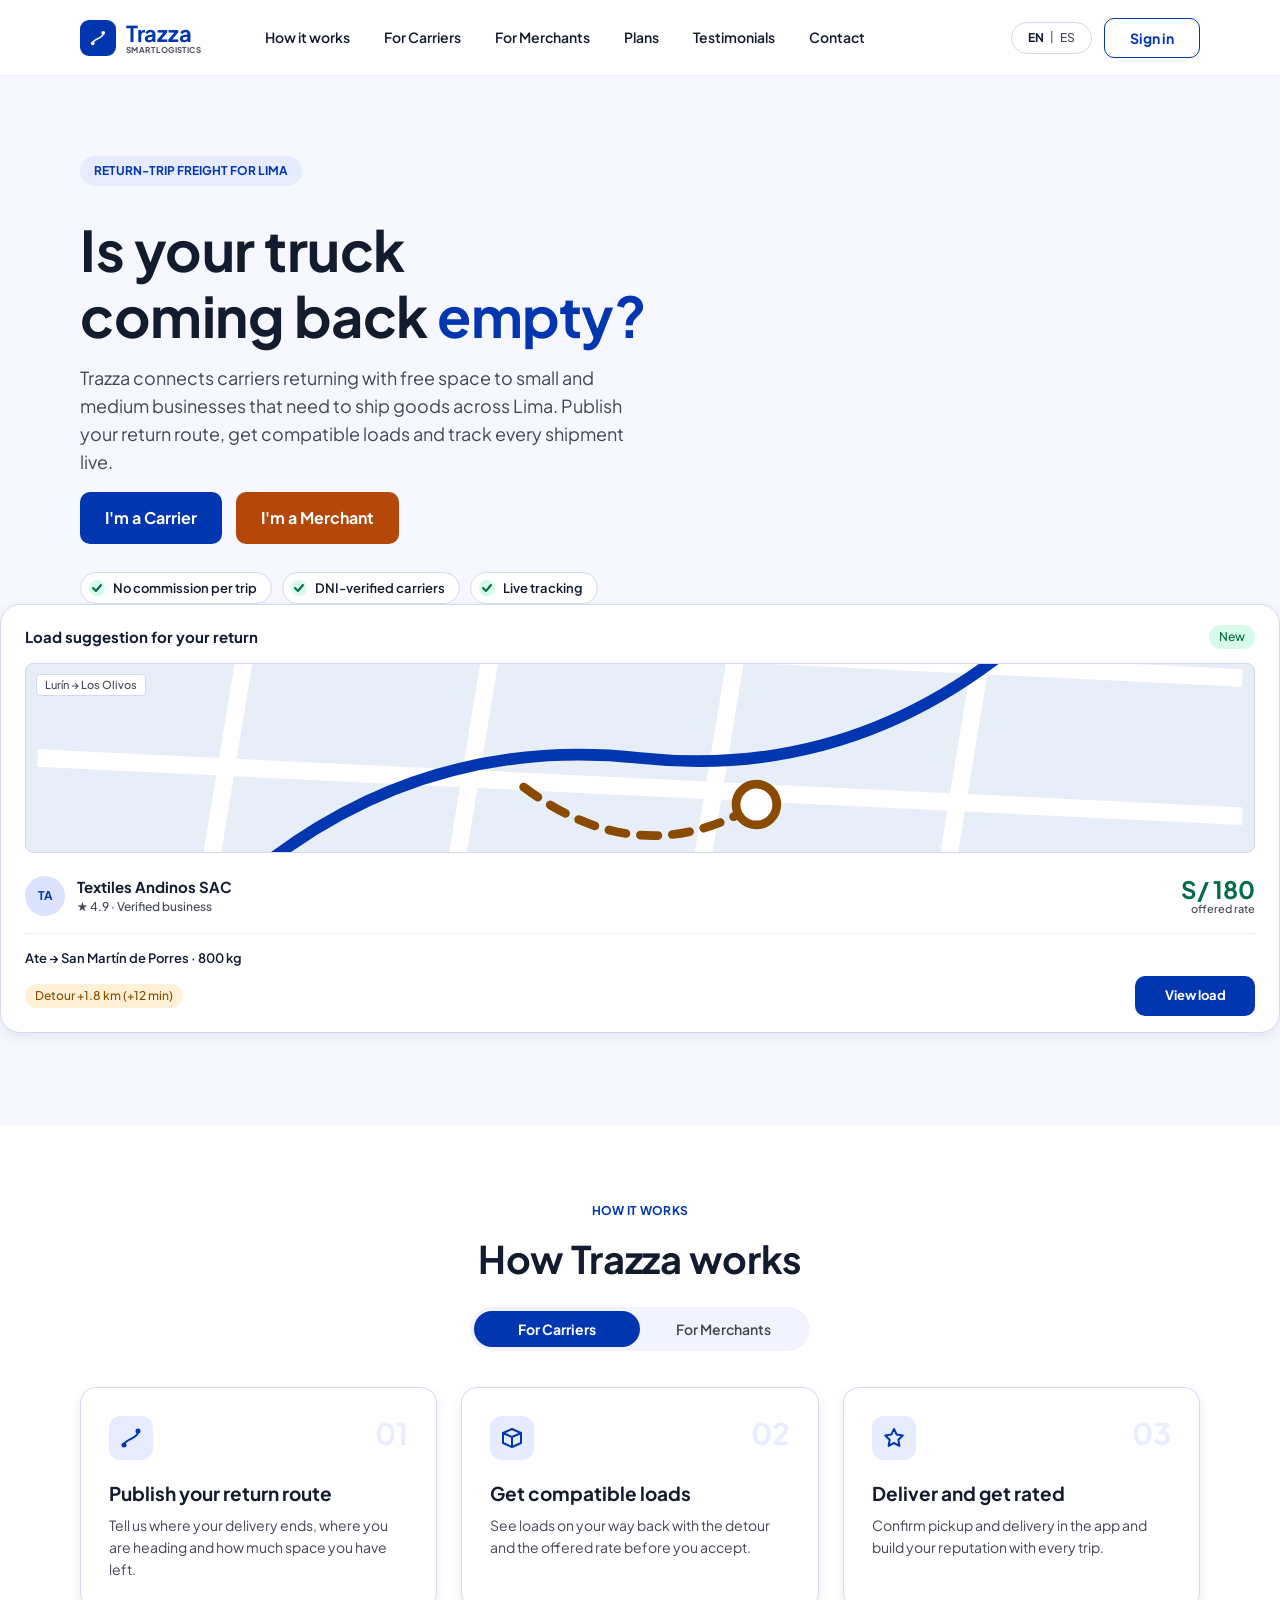
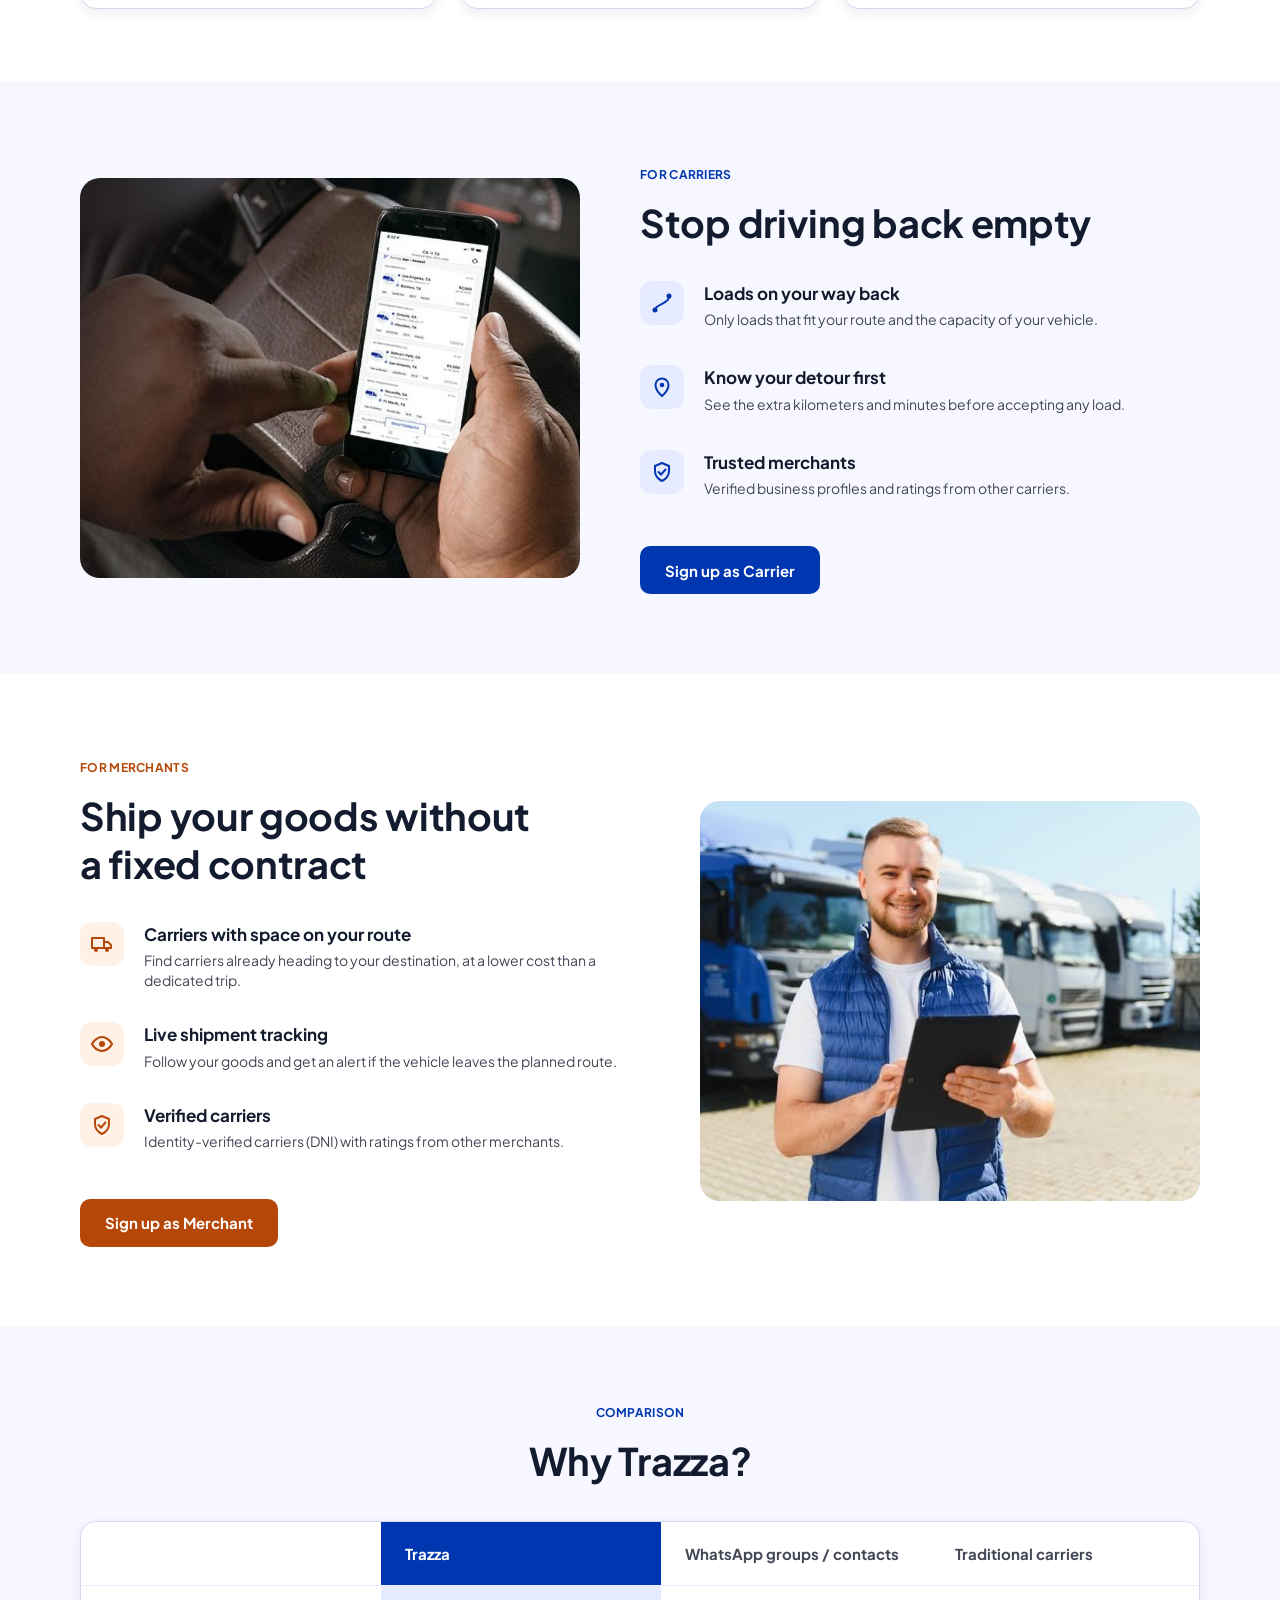
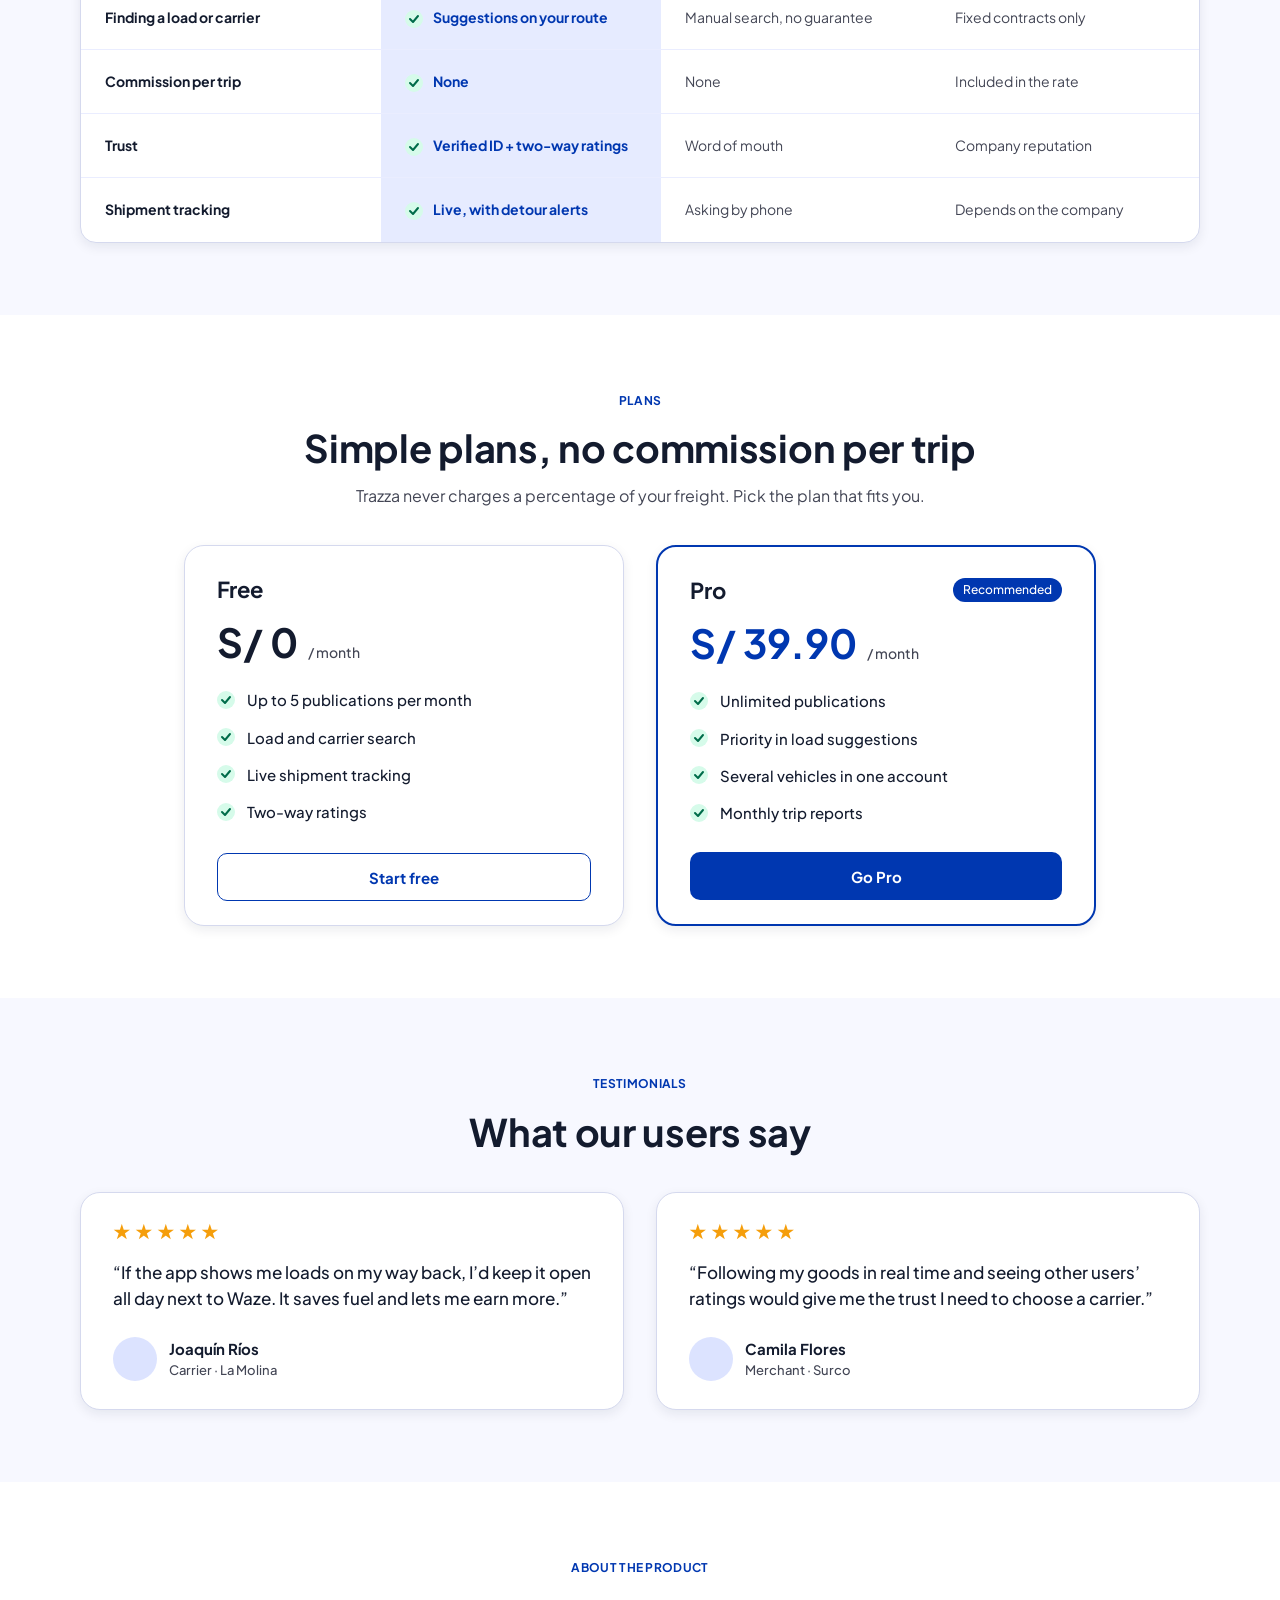
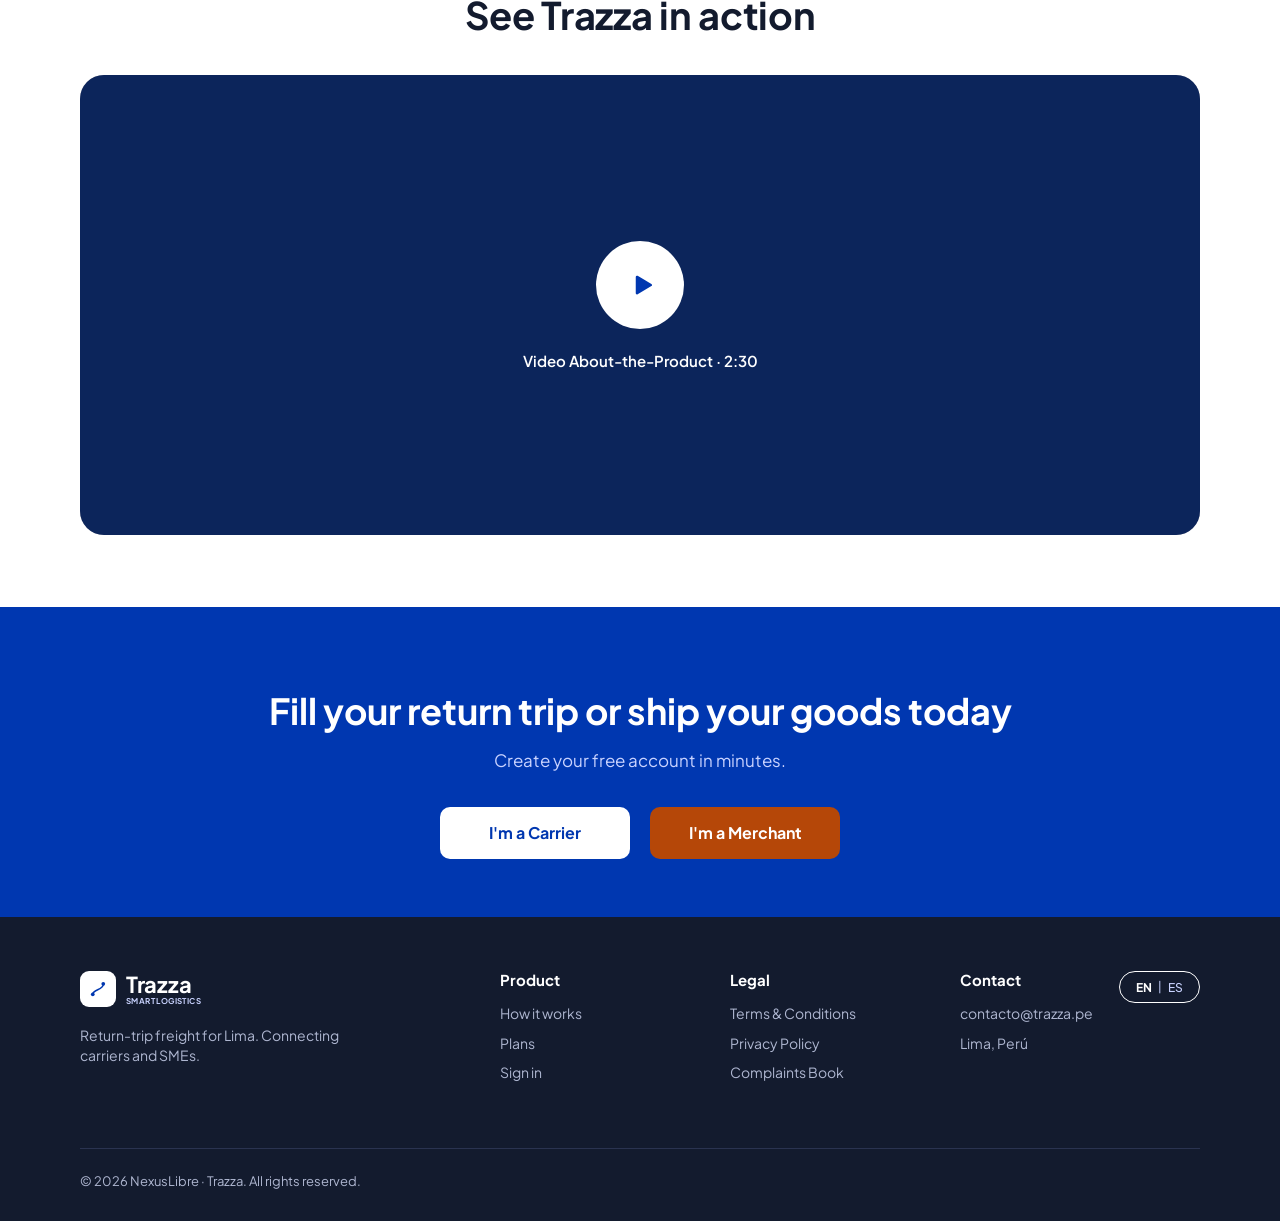
==== index.html @ eeaee371 "feat(content): set Pro plan price and add validation testimonials" ====
<!DOCTYPE html>
<html lang="en">
<head>
    <meta charset="UTF-8">
    <meta name="viewport" content="width=device-width, initial-scale=1.0">
    <title data-i18n="meta.title">Trazza – Return-trip freight for Lima</title>
    <meta name="description" data-i18n-attr="content:meta.description" content="Trazza connects carriers returning with free space to small and medium businesses that need to ship goods across Lima.">
    <meta name="keywords" content="Trazza, return-trip freight, carriers, SMEs, logistics, Lima, freight marketplace, cargo">
    <meta name="author" content="NexusLibre">
    <!-- Google Fonts -->
    <link rel="preconnect" href="https://fonts.googleapis.com">
    <link rel="preconnect" href="https://fonts.gstatic.com" crossorigin>
    <link href="https://fonts.googleapis.com/css2?family=Plus+Jakarta+Sans:wght@400;500;600;700&display=swap" rel="stylesheet">
    <link rel="stylesheet" href="./assets/styles/style.css">
</head>
<body>

<!-- Icon sprite -->
<svg class="icon-sprite" aria-hidden="true" focusable="false">
    <symbol id="i-route" viewBox="0 0 24 24"><path d="M5 19c0-6 14-6 14-13" fill="none" stroke="currentColor" stroke-width="2" stroke-linecap="round"/><circle cx="5" cy="19" r="2.5" fill="currentColor"/><circle cx="19" cy="5" r="2.5" fill="currentColor"/></symbol>
    <symbol id="i-box" viewBox="0 0 24 24"><path d="M3 7l9-4 9 4v10l-9 4-9-4z M3 7l9 4 9-4 M12 11v10" fill="none" stroke="currentColor" stroke-width="2" stroke-linejoin="round"/></symbol>
    <symbol id="i-star" viewBox="0 0 24 24"><path d="M12 3l2.7 5.6 6.1.9-4.4 4.3 1 6.1L12 17l-5.4 2.9 1-6.1L3.2 9.5l6.1-.9z" fill="none" stroke="currentColor" stroke-width="2" stroke-linejoin="round"/></symbol>
    <symbol id="i-pin" viewBox="0 0 24 24"><path d="M12 21s-6.5-5.7-6.5-11a6.5 6.5 0 0 1 13 0C18.5 15.3 12 21 12 21z" fill="none" stroke="currentColor" stroke-width="2"/><circle cx="12" cy="10" r="2.3" fill="currentColor"/></symbol>
    <symbol id="i-shield" viewBox="0 0 24 24"><path d="M12 3l7 3v5c0 5-3.4 8.3-7 10-3.6-1.7-7-5-7-10V6z" fill="none" stroke="currentColor" stroke-width="2" stroke-linejoin="round"/><path d="M8.5 12l2.5 2.5 4.5-5" fill="none" stroke="currentColor" stroke-width="2" stroke-linecap="round"/></symbol>
    <symbol id="i-truck" viewBox="0 0 24 24"><path d="M2 6h12v10H2zM14 10h4l3 3v3h-7z" fill="none" stroke="currentColor" stroke-width="2" stroke-linejoin="round"/><circle cx="6" cy="18" r="2" fill="currentColor"/><circle cx="17" cy="18" r="2" fill="currentColor"/></symbol>
    <symbol id="i-eye" viewBox="0 0 24 24"><path d="M2 12s3.6-7 10-7 10 7 10 7-3.6 7-10 7S2 12 2 12z" fill="none" stroke="currentColor" stroke-width="2"/><circle cx="12" cy="12" r="3" fill="currentColor"/></symbol>
    <symbol id="i-check" viewBox="0 0 16 16"><path d="M4 8l3 3 5-6" fill="none" stroke="currentColor" stroke-width="2" stroke-linecap="round" stroke-linejoin="round"/></symbol>
</svg>

<!-- 01 Header -->
<nav class="navbar">
    <div class="container nav-container">
        <a href="#top" class="logo" aria-label="Trazza home" data-i18n-attr="aria-label:logo.home">
            <span class="logo-mark"><svg viewBox="0 0 24 24" aria-hidden="true"><use href="#i-route"/></svg></span>
            <span class="logo-text">
                    <span class="brand">Trazza</span>
                    <span class="slogan">SMART LOGISTICS</span>
                </span>
        </a>

        <div class="nav-menu" id="nav-menu">
            <ul class="nav-links">
                <li><a href="#how-it-works" data-i18n="nav.how">How it works</a></li>
                <li><a href="#carriers" data-i18n="nav.carriers">For Carriers</a></li>
                <li><a href="#merchants" data-i18n="nav.merchants">For Merchants</a></li>
                <li><a href="#plans" data-i18n="nav.plans">Plans</a></li>
                <li><a href="#testimonials" data-i18n="nav.testimonials">Testimonials</a></li>
                <li><a href="#contact" data-i18n="nav.contact">Contact</a></li>
            </ul>
            <a href="https://main.d1h7l9z3r6ucz4.amplifyapp.com" class="btn btn-outline btn-md nav-signin-mobile" data-i18n="nav.signin">Sign in</a>
        </div>

        <div class="nav-tools">
            <div class="lang-switch" role="group" aria-label="Language" data-i18n-attr="aria-label:lang.group">
                <button type="button" data-lang="en" class="is-active" aria-pressed="true">EN</button>
                <span aria-hidden="true">|</span>
                <button type="button" data-lang="es" aria-pressed="false">ES</button>
            </div>
            <a href="https://main.d1h7l9z3r6ucz4.amplifyapp.com" class="btn btn-outline btn-sm nav-signin" data-i18n="nav.signin">Sign in</a>
            <button class="burger-menu" type="button" aria-label="Open menu" aria-expanded="false" aria-controls="nav-menu">
                <span></span><span></span><span></span>
            </button>
        </div>
    </div>
</nav>

<main id="top">
    <!-- 02 Hero -->
    <header class="hero">
        <div class="container hero-container">
            <div class="hero-content">
                <span class="tag-label" data-i18n="hero.tag">RETURN-TRIP FREIGHT FOR LIMA</span>
                <h1 class="hero-title" data-i18n-html="hero.title">Is your truck<br> coming back <span>empty?</span></h1>
                <p class="hero-desc" data-i18n-html="hero.desc">
                    Trazza connects carriers returning with free space to small and medium businesses that need to ship goods across Lima.
                    <span class="desktop-only">Publish your return route, get compatible loads and track every shipment live.</span>
                </p>

                <div class="hero-actions">
                    <a href="registro.html?role=carrier" class="btn btn-primary btn-lg" data-i18n="cta.carrier">I'm a Carrier</a>
                    <a href="registro.html?role=merchant" class="btn btn-secondary btn-lg" data-i18n="cta.merchant">I'm a Merchant</a>
                </div>

                <ul class="trust-list">
                    <li class="trust-chip"><span class="check-dot"><svg aria-hidden="true"><use href="#i-check"/></svg></span><span data-i18n="trust.commission">No commission per trip</span></li>
                    <li class="trust-chip"><span class="check-dot"><svg aria-hidden="true"><use href="#i-check"/></svg></span><span data-i18n="trust.dni">DNI-verified carriers</span></li>
                    <li class="trust-chip desktop-only"><span class="check-dot"><svg aria-hidden="true"><use href="#i-check"/></svg></span><span data-i18n="trust.tracking">Live tracking</span></li>
                </ul>
            </div>
        </div>

        <!-- Hero card / Load suggestion -->
        <div class="hero-visual">
            <article class="load-card" aria-label="Example of a load suggestion" data-i18n-attr="aria-label:card.aria">
                <div class="load-card-head">
                    <h2 data-i18n="card.title">Load suggestion for your return</h2>
                    <span class="chip chip-green" data-i18n="card.new">New</span>
                </div>

                <div class="route-map">
                    <svg viewBox="0 0 422 190" preserveAspectRatio="xMidYMid slice" aria-hidden="true">
                        <g stroke="#FFFFFF" stroke-width="6">
                            <line x1="84.4" y1="4" x2="54.4" y2="186"/>
                            <line x1="168.8" y1="4" x2="138.8" y2="186"/>
                            <line x1="253.2" y1="4" x2="223.2" y2="186"/>
                            <line x1="337.6" y1="4" x2="307.6" y2="186"/>
                            <line x1="4" y1="47.5" x2="418" y2="67.5"/>
                            <line x1="4" y1="95" x2="418" y2="115"/>
                            <line x1="4" y1="142.5" x2="418" y2="162.5"/>
                        </g>
                        <path d="M63 148 Q 127 86 211 95 T 359 38" stroke="#0037B0" stroke-width="4" fill="none" stroke-linecap="round" stroke-linejoin="round"/>
                        <circle cx="63.3" cy="148.2" r="8" fill="#FFFFFF" stroke="#0037B0" stroke-width="3"/>
                        <circle cx="358.7" cy="38" r="8" fill="#0037B0"/>
                        <path d="M171 105 q 40 30 80 6" stroke="#8A4B00" stroke-width="3" fill="none" stroke-linecap="round" stroke-linejoin="round" stroke-dasharray="6 5"/>
                        <circle cx="251" cy="111" r="7" fill="#FFFFFF" stroke="#8A4B00" stroke-width="3"/>
                    </svg>
                    <span class="route-label">Lurín → Los Olivos</span>
                </div>

                <div class="load-merchant">
                    <span class="avatar">TA</span>
                    <div class="load-merchant-info">
                        <strong>Textiles Andinos SAC</strong>
                        <span data-i18n="card.rating">★ 4.9 · Verified business</span>
                    </div>
                    <div class="load-rate">
                        <strong>S/ 180</strong>
                        <span data-i18n="card.rate">offered rate</span>
                    </div>
                </div>

                <hr class="divider">

                <p class="load-route">Ate → San Martín de Porres · 800 kg</p>
                <div class="load-card-foot">
                    <span class="chip chip-amber" data-i18n="card.detour">Detour +1.8 km (+12 min)</span>
                    <a href="https://main.d1h7l9z3r6ucz4.amplifyapp.com" class="btn btn-primary btn-sm" data-i18n="card.view">View load</a>
                </div>
            </article>
        </div>
    </header>

    <!-- 03 How it works -->
    <section id="how-it-works" class="section">
        <div class="container">
            <div class="section-head center">
                <span class="eyebrow" data-i18n="how.eyebrow">HOW IT WORKS</span>
                <h2 data-i18n="how.title">How Trazza works</h2>
            </div>

            <div class="segmented" role="tablist" aria-label="Choose your profile" data-i18n-attr="aria-label:how.profile" data-segmented="steps">
                <button type="button" role="tab" class="is-active" aria-selected="true" data-panel="carriers" data-i18n="how.tabCarriers">For Carriers</button>
                <button type="button" role="tab" aria-selected="false" data-panel="merchants" data-i18n="how.tabMerchants">For Merchants</button>
            </div>

            <!-- Carriers -->
            <div class="steps-grid" role="tabpanel" data-panel-group="steps" data-panel-id="carriers">
                <article class="step-card">
                    <span class="icon-box"><svg class="icon" aria-hidden="true"><use href="#i-route"/></svg></span>
                    <span class="step-num" aria-hidden="true">01</span>
                    <h3 data-i18n="how.c1.title">Publish your return route</h3>
                    <p data-i18n="how.c1.text">Tell us where your delivery ends, where you are heading and how much space you have left.</p>
                </article>
                <article class="step-card">
                    <span class="icon-box"><svg class="icon" aria-hidden="true"><use href="#i-box"/></svg></span>
                    <span class="step-num" aria-hidden="true">02</span>
                    <h3 data-i18n="how.c2.title">Get compatible loads</h3>
                    <p data-i18n="how.c2.text">See loads on your way back with the detour and the offered rate before you accept.</p>
                </article>
                <article class="step-card">
                    <span class="icon-box"><svg class="icon" aria-hidden="true"><use href="#i-star"/></svg></span>
                    <span class="step-num" aria-hidden="true">03</span>
                    <h3 data-i18n="how.c3.title">Deliver and get rated</h3>
                    <p data-i18n="how.c3.text">Confirm pickup and delivery in the app and build your reputation with every trip.</p>
                </article>
            </div>

            <!-- Merchants -->
            <div class="steps-grid" role="tabpanel" data-panel-group="steps" data-panel-id="merchants" hidden>
                <article class="step-card">
                    <span class="icon-box icon-box--orange"><svg class="icon" aria-hidden="true"><use href="#i-box"/></svg></span>
                    <span class="step-num" aria-hidden="true">01</span>
                    <h3 data-i18n="how.m1.title">Publish your shipment</h3>
                    <p data-i18n="how.m1.text">Tell us what you need to move, the pickup and delivery points and the approximate weight.</p>
                </article>
                <article class="step-card">
                    <span class="icon-box icon-box--orange"><svg class="icon" aria-hidden="true"><use href="#i-truck"/></svg></span>
                    <span class="step-num" aria-hidden="true">02</span>
                    <h3 data-i18n="how.m2.title">Choose a carrier on your route</h3>
                    <p data-i18n="how.m2.text">See verified carriers already heading your way, with their rating and the rate before you confirm.</p>
                </article>
                <article class="step-card">
                    <span class="icon-box icon-box--orange"><svg class="icon" aria-hidden="true"><use href="#i-eye"/></svg></span>
                    <span class="step-num" aria-hidden="true">03</span>
                    <h3 data-i18n="how.m3.title">Track and rate</h3>
                    <p data-i18n="how.m3.text">Follow your goods live and rate the carrier once the delivery is confirmed.</p>
                </article>
            </div>
        </div>
    </section>

    <!-- 04 For Carriers -->
    <section id="carriers" class="section bg-light">
        <div class="container split">
            <figure class="split-media split-media--carrier">
                <img src="./assets/img/carrier-checking-loads.jpg" alt="Carrier checking load suggestions on his phone" data-i18n-attr="alt:carriers.photo" width="1200" height="680" loading="lazy">
            </figure>

            <div class="split-content">
                <span class="eyebrow" data-i18n="carriers.eyebrow">FOR CARRIERS</span>
                <h2 data-i18n="carriers.title">Stop driving back empty</h2>
                <ul class="feature-list">
                    <li class="feature-row">
                        <span class="icon-box"><svg class="icon" aria-hidden="true"><use href="#i-route"/></svg></span>
                        <div><h3 data-i18n="carriers.f1.title">Loads on your way back</h3><p data-i18n="carriers.f1.text">Only loads that fit your route and the capacity of your vehicle.</p></div>
                    </li>
                    <li class="feature-row">
                        <span class="icon-box"><svg class="icon" aria-hidden="true"><use href="#i-pin"/></svg></span>
                        <div><h3 data-i18n="carriers.f2.title">Know your detour first</h3><p data-i18n="carriers.f2.text">See the extra kilometers and minutes before accepting any load.</p></div>
                    </li>
                    <li class="feature-row">
                        <span class="icon-box"><svg class="icon" aria-hidden="true"><use href="#i-shield"/></svg></span>
                        <div><h3 data-i18n="carriers.f3.title">Trusted merchants</h3><p data-i18n="carriers.f3.text">Verified business profiles and ratings from other carriers.</p></div>
                    </li>
                </ul>
                <a href="registro.html?role=carrier" class="btn btn-primary btn-md split-cta" data-i18n="carriers.cta">Sign up as Carrier</a>
            </div>
        </div>
    </section>

    <!-- 05 For Merchants -->
    <section id="merchants" class="section">
        <div class="container split split--reverse">
            <div class="split-content">
                <span class="eyebrow eyebrow--orange" data-i18n="merchants.eyebrow">FOR MERCHANTS</span>
                <h2 data-i18n-html="merchants.title">Ship your goods without<br> a fixed contract</h2>
                <ul class="feature-list feature-list--orange">
                    <li class="feature-row">
                        <span class="icon-box icon-box--orange"><svg class="icon" aria-hidden="true"><use href="#i-truck"/></svg></span>
                        <div><h3 data-i18n="merchants.f1.title">Carriers with space on your route</h3><p data-i18n="merchants.f1.text">Find carriers already heading to your destination, at a lower cost than a dedicated trip.</p></div>
                    </li>
                    <li class="feature-row">
                        <span class="icon-box icon-box--orange"><svg class="icon" aria-hidden="true"><use href="#i-eye"/></svg></span>
                        <div><h3 data-i18n="merchants.f2.title">Live shipment tracking</h3><p data-i18n="merchants.f2.text">Follow your goods and get an alert if the vehicle leaves the planned route.</p></div>
                    </li>
                    <li class="feature-row">
                        <span class="icon-box icon-box--orange"><svg class="icon" aria-hidden="true"><use href="#i-shield"/></svg></span>
                        <div><h3 data-i18n="merchants.f3.title">Verified carriers</h3><p data-i18n="merchants.f3.text">Identity-verified carriers (DNI) with ratings from other merchants.</p></div>
                    </li>
                </ul>
                <a href="registro.html?role=merchant" class="btn btn-secondary btn-md split-cta" data-i18n="merchants.cta">Sign up as Merchant</a>
            </div>

            <figure class="split-media split-media--merchant">
                <img src="./assets/img/merchant-preparing-shipment.jpg" alt="SME owner preparing a shipment" data-i18n-attr="alt:merchants.photo" width="679" height="452" loading="lazy">
            </figure>
        </div>
    </section>

    <!-- 06 Comparison -->
    <section id="comparison" class="section bg-light">
        <div class="container">
            <div class="section-head center">
                <span class="eyebrow" data-i18n="compare.eyebrow">COMPARISON</span>
                <h2 data-i18n="compare.title">Why Trazza?</h2>
            </div>

            <!-- Desktop / tablet: table -->
            <div class="compare-table-wrap">
                <table class="compare-table">
                    <colgroup>
                        <col class="col-criteria"><col class="col-trazza"><col class="col-other"><col>
                    </colgroup>
                    <thead>
                    <tr>
                        <th scope="col"><span class="sr-only" data-i18n="compare.criteria">Criteria</span></th>
                        <th scope="col" class="is-trazza">Trazza</th>
                        <th scope="col" data-i18n="compare.whatsapp">WhatsApp groups / contacts</th>
                        <th scope="col" data-i18n="compare.traditional">Traditional carriers</th>
                    </tr>
                    </thead>
                    <tbody>
                    <tr>
                        <th scope="row" data-i18n="compare.r1">Finding a load or carrier</th>
                        <td class="is-trazza"><span class="check-dot"><svg aria-hidden="true"><use href="#i-check"/></svg></span><span data-i18n="compare.r1.trazza">Suggestions on your route</span></td>
                        <td data-i18n="compare.r1.whatsapp">Manual search, no guarantee</td>
                        <td data-i18n="compare.r1.traditional">Fixed contracts only</td>
                    </tr>
                    <tr>
                        <th scope="row" data-i18n="compare.r2">Commission per trip</th>
                        <td class="is-trazza"><span class="check-dot"><svg aria-hidden="true"><use href="#i-check"/></svg></span><span data-i18n="compare.r2.trazza">None</span></td>
                        <td data-i18n="compare.r2.whatsapp">None</td>
                        <td data-i18n="compare.r2.traditional">Included in the rate</td>
                    </tr>
                    <tr>
                        <th scope="row" data-i18n="compare.r3">Trust</th>
                        <td class="is-trazza"><span class="check-dot"><svg aria-hidden="true"><use href="#i-check"/></svg></span><span data-i18n="compare.r3.trazza">Verified ID + two-way ratings</span></td>
                        <td data-i18n="compare.r3.whatsapp">Word of mouth</td>
                        <td data-i18n="compare.r3.traditional">Company reputation</td>
                    </tr>
                    <tr>
                        <th scope="row" data-i18n="compare.r4">Shipment tracking</th>
                        <td class="is-trazza"><span class="check-dot"><svg aria-hidden="true"><use href="#i-check"/></svg></span><span data-i18n="compare.r4.trazza">Live, with detour alerts</span></td>
                        <td data-i18n="compare.r4.whatsapp">Asking by phone</td>
                        <td data-i18n="compare.r4.traditional">Depends on the company</td>
                    </tr>
                    </tbody>
                </table>
            </div>

            <!-- Mobile: cards -->
            <div class="compare-cards">
                <article class="compare-card">
                    <h3 data-i18n="compare.r1">Finding a load or carrier</h3>
                    <p class="compare-trazza" data-i18n="compare.m1.trazza">Trazza: Suggestions on your route</p>
                    <p class="compare-others" data-i18n="compare.m1.others">Others: Manual search in groups</p>
                </article>
                <article class="compare-card">
                    <h3 data-i18n="compare.r2">Commission per trip</h3>
                    <p class="compare-trazza" data-i18n="compare.m2.trazza">Trazza: None</p>
                    <p class="compare-others" data-i18n="compare.m2.others">Others: Included (traditional carriers)</p>
                </article>
                <article class="compare-card">
                    <h3 data-i18n="compare.r3">Trust</h3>
                    <p class="compare-trazza" data-i18n="compare.m3.trazza">Trazza: Verified ID + ratings</p>
                    <p class="compare-others" data-i18n="compare.m3.others">Others: Word of mouth</p>
                </article>
                <article class="compare-card">
                    <h3 data-i18n="compare.r4">Shipment tracking</h3>
                    <p class="compare-trazza" data-i18n="compare.m4.trazza">Trazza: Live, with detour alerts</p>
                    <p class="compare-others" data-i18n="compare.m4.others">Others: Asking by phone</p>
                </article>
            </div>
        </div>
    </section>

    <!-- 07 Plans -->
    <section id="plans" class="section">
        <div class="container">
            <div class="section-head center">
                <span class="eyebrow" data-i18n="plans.eyebrow">PLANS</span>
                <h2 data-i18n="plans.title">Simple plans, no commission per trip</h2>
                <p class="section-sub" data-i18n="plans.sub">Trazza never charges a percentage of your freight. Pick the plan that fits you.</p>
            </div>

            <div class="plans-grid">
                <article class="plan-card">
                    <h3 data-i18n="plans.free">Free</h3>
                    <p class="plan-price"><strong>S/ 0</strong><span data-i18n="plans.month">/ month</span></p>
                    <ul class="plan-features">
                        <li><span class="check-dot"><svg aria-hidden="true"><use href="#i-check"/></svg></span><span data-i18n="plans.free.f1">Up to 5 publications per month</span></li>
                        <li><span class="check-dot"><svg aria-hidden="true"><use href="#i-check"/></svg></span><span data-i18n="plans.free.f2">Load and carrier search</span></li>
                        <li><span class="check-dot"><svg aria-hidden="true"><use href="#i-check"/></svg></span><span data-i18n="plans.free.f3">Live shipment tracking</span></li>
                        <li><span class="check-dot"><svg aria-hidden="true"><use href="#i-check"/></svg></span><span data-i18n="plans.free.f4">Two-way ratings</span></li>
                    </ul>
                    <a href="registro.html" class="btn btn-outline btn-md btn-block" data-i18n="plans.free.cta">Start free</a>
                </article>

                <article class="plan-card plan-card--featured">
                    <div class="plan-head">
                        <h3>Pro</h3>
                        <span class="chip chip-primary" data-i18n="plans.recommended">Recommended</span>
                    </div>
                    <p class="plan-price"><strong data-i18n="plans.pro.price">S/ 39.90</strong><span data-i18n="plans.month">/ month</span></p>
                    <ul class="plan-features">
                        <li><span class="check-dot"><svg aria-hidden="true"><use href="#i-check"/></svg></span><span data-i18n="plans.pro.f1">Unlimited publications</span></li>
                        <li><span class="check-dot"><svg aria-hidden="true"><use href="#i-check"/></svg></span><span data-i18n="plans.pro.f2">Priority in load suggestions</span></li>
                        <li><span class="check-dot"><svg aria-hidden="true"><use href="#i-check"/></svg></span><span data-i18n="plans.pro.f3">Several vehicles in one account</span></li>
                        <li><span class="check-dot"><svg aria-hidden="true"><use href="#i-check"/></svg></span><span data-i18n="plans.pro.f4">Monthly trip reports</span></li>
                    </ul>
                    <a href="registro.html" class="btn btn-primary btn-md btn-block" data-i18n="plans.pro.cta">Go Pro</a>
                </article>
            </div>
        </div>
    </section>

    <!-- 08 Testimonials -->
    <section id="testimonials" class="section bg-light">
        <div class="container">
            <div class="section-head center">
                <span class="eyebrow" data-i18n="testimonials.eyebrow">TESTIMONIALS</span>
                <h2 data-i18n="testimonials.title">What our users say</h2>
            </div>

            <div class="testimonial-grid" data-slider>
                <article class="testimonial-card">
                    <div class="stars" aria-label="5 out of 5 stars" data-i18n-attr="aria-label:testimonials.stars">★★★★★</div>
                    <p class="quote" data-i18n="testimonials.q1">“If the app shows me loads on my way back, I’d keep it open all day next to Waze. It saves fuel and lets me earn more.”</p>
                    <div class="testimonial-author">
                        <span class="avatar avatar-lg" aria-hidden="true"></span>
                        <div>
                            <strong data-i18n="testimonials.n1">Joaquín Ríos</strong>
                            <span data-i18n="testimonials.r1">Carrier · La Molina</span>
                        </div>
                    </div>
                </article>
                <article class="testimonial-card">
                    <div class="stars" aria-label="5 out of 5 stars" data-i18n-attr="aria-label:testimonials.stars">★★★★★</div>
                    <p class="quote" data-i18n="testimonials.q2">“Following my goods in real time and seeing other users’ ratings would give me the trust I need to choose a carrier.”</p>
                    <div class="testimonial-author">
                        <span class="avatar avatar-lg" aria-hidden="true"></span>
                        <div>
                            <strong data-i18n="testimonials.n2">Camila Flores</strong>
                            <span data-i18n="testimonials.r2">Merchant · Surco</span>
                        </div>
                    </div>
                </article>
            </div>
            <div class="slider-dots" aria-hidden="true">
                <button type="button" class="is-active" data-slider-dot tabindex="-1"></button>
                <button type="button" data-slider-dot tabindex="-1"></button>
            </div>
        </div>
    </section>

    <!-- 09 Video About-the-Product -->
    <section id="video" class="section">
        <div class="container">
            <div class="section-head center">
                <span class="eyebrow" data-i18n="video.eyebrow">ABOUT THE PRODUCT</span>
                <h2 data-i18n="video.title">See Trazza in action</h2>
            </div>

            <button type="button" class="video-box" aria-label="Play the About-the-Product video" data-i18n-attr="aria-label:video.play">
                    <span class="play-btn" aria-hidden="true">
                        <svg viewBox="0 0 24 24"><path d="M8 5.5l11 6.5-11 6.5z" fill="currentColor" stroke="currentColor" stroke-width="2" stroke-linejoin="round"/></svg>
                    </span>
                <span class="video-caption desktop-only" data-i18n="video.caption">Video About-the-Product · 2:30</span>
            </button>
        </div>
    </section>

    <!-- 10 Final CTA -->
    <section class="cta-section">
        <div class="container cta-container">
            <h2 data-i18n="final.title">Fill your return trip or ship your goods today</h2>
            <p class="desktop-only" data-i18n="final.sub">Create your free account in minutes.</p>
            <div class="cta-actions">
                <a href="registro.html?role=carrier" class="btn btn-white btn-lg" data-i18n="cta.carrier">I'm a Carrier</a>
                <a href="registro.html?role=merchant" class="btn btn-secondary btn-lg" data-i18n="cta.merchant">I'm a Merchant</a>
            </div>
        </div>
    </section>
</main>

<!-- 11 Footer -->
<footer class="footer" id="contact">
    <div class="container footer-grid">
        <div class="footer-brand">
            <a href="#top" class="logo logo--light" aria-label="Trazza home" data-i18n-attr="aria-label:logo.home">
                <span class="logo-mark"><svg viewBox="0 0 24 24" aria-hidden="true"><use href="#i-route"/></svg></span>
                <span class="logo-text">
                        <span class="brand">Trazza</span>
                        <span class="slogan">SMART LOGISTICS</span>
                    </span>
            </a>
            <p class="desktop-only" data-i18n="footer.desc">Return-trip freight for Lima. Connecting carriers and SMEs.</p>
        </div>
        <div class="footer-col">
            <h4 data-i18n="footer.product">Product</h4>
            <ul>
                <li><a href="#how-it-works" data-i18n="nav.how">How it works</a></li>
                <li><a href="#plans" data-i18n="nav.plans">Plans</a></li>
                <li><a href="https://main.d1h7l9z3r6ucz4.amplifyapp.com" data-i18n="nav.signin">Sign in</a></li>
            </ul>
        </div>
        <div class="footer-col">
            <h4 data-i18n="footer.legal">Legal</h4>
            <ul>
                <li><a href="terms.html#terms" data-i18n="footer.terms">Terms &amp; Conditions</a></li>
                <li><a href="terms.html#privacy" data-i18n="footer.privacy">Privacy Policy</a></li>
                <li><a href="terms.html#complaints" data-i18n="footer.complaints">Complaints Book</a></li>
            </ul>
        </div>
        <div class="footer-col">
            <h4 data-i18n="footer.contact">Contact</h4>
            <ul>
                <li><a href="mailto:contacto@trazza.pe">contacto@trazza.pe</a></li>
                <li>Lima, Perú</li>
            </ul>
        </div>
        <div class="footer-lang">
            <div class="lang-switch lang-switch--dark" role="group" aria-label="Language" data-i18n-attr="aria-label:lang.group">
                <button type="button" data-lang="en" class="is-active" aria-pressed="true">EN</button>
                <span aria-hidden="true">|</span>
                <button type="button" data-lang="es" aria-pressed="false">ES</button>
            </div>
        </div>
    </div>
    <div class="container footer-bottom">
        <p data-i18n-html="footer.copy">&copy; 2026 NexusLibre · Trazza<span class="desktop-only">. All rights reserved.</span></p>
    </div>
</footer>

<script src="./assets/scripts/i18n.js"></script>
<script src="./assets/scripts/main.js"></script>

</body>
</html>
---- assets/styles/style.css ----
:root {
    /* Brand */
    --primary: #0037B0;
    --primary-hover: #002C8F;
    --primary-tint: #E6EBFF;
    --primary-soft: #F2F3FF;
    --secondary: #B54708;
    --secondary-hover: #963B06;
    --secondary-tint: #FFF1E6;

    /* Status */
    --green: #006C4A;
    --green-tint: #D6FBEA;
    --amber: #8A4B00;
    --amber-tint: #FFF1D6;
    --star: #F59E0B;

    /* Text */
    --text-dark: #131B2E;
    --text-body: #434655;
    --text-light: #434655;

    /* Surfaces & borders */
    --white: #FFFFFF;
    --bg-light: #F7F8FF;
    --border-color: #D5D9EE;
    --border-soft: #EAEDFF;
    --avatar-bg: #DCE3FF;
    --map-bg: #E8EEF7;
    --media-bg: #DCE3F5;

    /* Dark areas */
    --footer-bg: #131B2E;
    --footer-text: #AEB6D0;
    --footer-line: #2A3350;
    --on-primary-muted: #C9D3FF;

    --shadow-card: 0 4px 12px rgba(19, 27, 46, 0.08);
    --shadow-header: 0 2px 10px rgba(19, 27, 46, 0.06);

    --font-sans: 'Plus Jakarta Sans', system-ui, -apple-system, 'Segoe UI', sans-serif;
    --header-h: 76px;
}

*,
*::before,
*::after {
    margin: 0;
    padding: 0;
    box-sizing: border-box;
}

html {
    scroll-behavior: smooth;
}

body {
    font-family: var(--font-sans);
    color: var(--text-body);
    line-height: 1.55;
    background-color: var(--white);
    -webkit-font-smoothing: antialiased;
}

body.menu-open {
    overflow: hidden;
}

h1, h2, h3, h4, h5, h6 {
    color: var(--text-dark);
    font-weight: 700;
    line-height: 1.2;
}

a {
    text-decoration: none;
    color: inherit;
}

ul {
    list-style: none;
}

img {
    max-width: 100%;
    display: block;
}

button {
    font-family: inherit;
}

:focus-visible {
    outline: 2px solid var(--primary);
    outline-offset: 2px;
}

.icon-sprite {
    position: absolute;
    width: 0;
    height: 0;
    overflow: hidden;
}

.sr-only {
    position: absolute;
    width: 1px;
    height: 1px;
    overflow: hidden;
    clip: rect(0 0 0 0);
    white-space: nowrap;
}

.container {
    width: 100%;
    max-width: 1280px;
    margin: 0 auto;
    padding: 0 80px;
}

section[id],
footer[id] {
    scroll-margin-top: var(--header-h);
}

.bg-light { background-color: var(--bg-light); }
.center { text-align: center; }
.flex-between { display: flex; justify-content: space-between; align-items: center; }
.mobile-only { display: none; }
.text-green { color: var(--green); }
.text-blue { color: var(--primary); }
.text-orange { color: var(--secondary); }

.btn {
    display: inline-flex;
    align-items: center;
    justify-content: center;
    gap: 8px;
    padding: 0 22px;
    height: 44px;
    border-radius: 10px;
    border: 1.5px solid transparent;
    font-family: var(--font-sans);
    font-weight: 700;
    font-size: 14px;
    line-height: 1;
    cursor: pointer;
    white-space: nowrap;
    transition: background-color 0.2s ease, color 0.2s ease, border-color 0.2s ease;
}
.btn-sm { height: 40px; padding: 0 20px; font-size: 14px; }
.btn-md { height: 48px; padding: 0 24px; font-size: 15px; }
.btn-lg,
.btn-large { height: 52px; padding: 0 24px; font-size: 16px; }
.btn-block { width: 100%; }

.btn-primary { background-color: var(--primary); color: var(--white); }
.btn-primary:hover { background-color: var(--primary-hover); }

.btn-secondary { background-color: var(--secondary); color: var(--white); }
.btn-secondary:hover { background-color: var(--secondary-hover); }

.btn-outline { background-color: var(--white); color: var(--primary); border-color: var(--primary); }
.btn-outline:hover { background-color: var(--primary-tint); }

.btn-white { background-color: var(--white); color: var(--primary); }
.btn-white:hover { background-color: var(--primary-tint); }

.chip {
    display: inline-flex;
    align-items: center;
    height: 24px;
    padding: 0 10px;
    border-radius: 12px;
    font-size: 12px;
    font-weight: 500;
    white-space: nowrap;
}
.chip-green { background-color: var(--green-tint); color: var(--green); }
.chip-amber { background-color: var(--amber-tint); color: var(--amber); }
.chip-primary { background-color: var(--primary); color: var(--white); }

.check-dot {
    flex-shrink: 0;
    width: 18px;
    height: 18px;
    border-radius: 50%;
    background-color: var(--green-tint);
    color: var(--green);
    display: inline-flex;
    align-items: center;
    justify-content: center;
}
.check-dot svg {
    width: 16px;
    height: 16px;
}

.icon-box {
    flex-shrink: 0;
    width: 44px;
    height: 44px;
    border-radius: 12px;
    background-color: var(--primary-tint);
    color: var(--primary);
    display: inline-flex;
    align-items: center;
    justify-content: center;
}
.icon-box--orange {
    background-color: var(--secondary-tint);
    color: var(--secondary);
}
.icon {
    width: 24px;
    height: 24px;
}

.logo {
    display: inline-flex;
    align-items: center;
    gap: 10px;
}
.logo-mark {
    width: 36px;
    height: 36px;
    border-radius: 9px;
    background-color: var(--primary);
    color: var(--white);
    display: inline-flex;
    align-items: center;
    justify-content: center;
}
.logo-mark svg {
    width: 18px;
    height: 18px;
}
.logo-text {
    display: flex;
    flex-direction: column;
    line-height: 1;
}
.logo-text .brand {
    font-size: 22px;
    font-weight: 700;
    color: var(--primary);
    letter-spacing: -0.3px;
}
.logo-text .slogan {
    margin-top: 2px;
    font-size: 8px;
    font-weight: 700;
    color: var(--text-body);
    letter-spacing: 0.4px;
}
.logo--light .logo-mark { background-color: var(--white); color: var(--primary); }
.logo--light .brand { color: var(--white); }
.logo--light .slogan { color: var(--on-primary-muted); }

.lang-switch {
    display: inline-flex;
    align-items: center;
    gap: 4px;
    height: 32px;
    padding: 0 14px;
    border-radius: 16px;
    border: 1px solid var(--border-color);
    background-color: var(--white);
    font-size: 12px;
    color: var(--text-body);
}
.lang-switch button {
    background: none;
    border: none;
    font-size: 12px;
    font-weight: 500;
    color: var(--text-body);
    cursor: pointer;
    padding: 0 2px;
}
.lang-switch button.is-active {
    font-weight: 700;
    color: var(--text-dark);
}
.lang-switch--dark {
    background: none;
    border-color: var(--white);
    color: var(--on-primary-muted);
}
.lang-switch--dark button { color: var(--on-primary-muted); }
.lang-switch--dark button.is-active { color: var(--white); }

.navbar {
    position: sticky;
    top: 0;
    z-index: 100;
    height: var(--header-h);
    background-color: var(--white);
    border-bottom: 1px solid var(--border-soft);
}
.nav-container {
    height: 100%;
    display: flex;
    align-items: center;
}
.nav-menu {
    flex: 1;
    display: flex;
    align-items: center;
    margin-left: 64px;
}
.nav-links {
    display: flex;
    gap: 34px;
}
.nav-links a {
    font-size: 14px;
    font-weight: 600;
    color: var(--text-dark);
    transition: color 0.2s;
}
.nav-links a:hover {
    color: var(--primary);
}
.nav-signin-mobile {
    display: none;
}
.nav-tools {
    display: flex;
    align-items: center;
    gap: 12px;
}
.nav-signin {
    min-width: 96px;
    padding: 0 16px;
}

.burger-menu {
    display: none;
    width: 44px;
    height: 40px;
    border-radius: 10px;
    border: 1px solid var(--border-color);
    background-color: var(--white);
    cursor: pointer;
    flex-direction: column;
    align-items: center;
    justify-content: center;
    gap: 4.5px;
}
.burger-menu span {
    display: block;
    width: 20px;
    height: 2.5px;
    border-radius: 1px;
    background-color: var(--text-dark);
    transition: transform 0.25s ease, opacity 0.2s ease;
}
.burger-menu.is-open span:nth-child(1) { transform: translateY(7px) rotate(45deg); }
.burger-menu.is-open span:nth-child(2) { opacity: 0; }
.burger-menu.is-open span:nth-child(3) { transform: translateY(-7px) rotate(-45deg); }

.hero {
    background-color: var(--bg-light);
    padding: 70px 0 92px;
}
.hero-container {
    display: grid;
    grid-template-columns: minmax(0, 1fr) 470px;
    gap: 60px;
    align-items: start;
}
.hero-content {
    padding-top: 10px;
}
.tag-label {
    display: inline-flex;
    align-items: center;
    height: 30px;
    padding: 0 14px;
    border-radius: 15px;
    background-color: var(--primary-tint);
    color: var(--primary);
    font-size: 12px;
    font-weight: 700;
    margin-bottom: 30px;
}
.hero-title {
    font-size: 56px;
    line-height: 66px;
    letter-spacing: -0.5px;
    margin-bottom: 16px;
}
.hero-title span {
    color: var(--primary);
}
.hero-desc {
    font-size: 18px;
    line-height: 28px;
    color: var(--text-body);
    max-width: 560px;
    margin-bottom: 16px;
}
.hero-actions {
    display: flex;
    gap: 14px;
    margin-bottom: 28px;
}
.trust-list {
    display: flex;
    flex-wrap: wrap;
    gap: 10px;
}
.trust-chip {
    display: inline-flex;
    align-items: center;
    gap: 8px;
    height: 32px;
    padding: 0 14px 0 8px;
    border-radius: 16px;
    border: 1px solid var(--border-color);
    background-color: var(--white);
    font-size: 13px;
    font-weight: 600;
    color: var(--text-dark);
}
.trust-chip .check-dot {
    width: 16px;
    height: 16px;
}

/* Hero card */
.load-card {
    background-color: var(--white);
    border: 1px solid var(--border-color);
    border-radius: 20px;
    box-shadow: var(--shadow-card);
    padding: 20px 24px 16px;
}
.load-card-head {
    display: flex;
    align-items: center;
    justify-content: space-between;
    gap: 12px;
    margin-bottom: 14px;
}
.load-card-head h2 {
    font-size: 15px;
}
.route-map {
    position: relative;
    height: 190px;
    border-radius: 8px;
    border: 1px solid var(--border-color);
    background-color: var(--map-bg);
    overflow: hidden;
}
.route-map svg {
    width: 100%;
    height: 100%;
    display: block;
}
.route-label {
    position: absolute;
    top: 10px;
    left: 10px;
    height: 22px;
    padding: 0 8px;
    display: inline-flex;
    align-items: center;
    border-radius: 4px;
    border: 1px solid var(--border-color);
    background-color: var(--white);
    font-size: 11px;
    font-weight: 500;
    color: var(--text-body);
}
.load-merchant {
    display: flex;
    align-items: center;
    gap: 12px;
    margin-top: 22px;
}

.avatar {
    flex-shrink: 0;
    width: 40px;
    height: 40px;
    border-radius: 50%;
    background-color: var(--avatar-bg);
    color: var(--primary);
    font-size: 12px;
    font-weight: 700;
    display: inline-flex;
    align-items: center;
    justify-content: center;
}
.avatar-lg {
    width: 44px;
    height: 44px;
}

.load-merchant-info {
    flex: 1;
    display: flex;
    flex-direction: column;
    min-width: 0;
}
.load-merchant-info strong {
    font-size: 15px;
    color: var(--text-dark);
}
.load-merchant-info span {
    font-size: 12px;
    font-weight: 500;
    color: var(--text-body);
}
.load-rate {
    display: flex;
    flex-direction: column;
    align-items: flex-end;
    line-height: 1.15;
}
.load-rate strong {
    font-size: 24px;
    color: var(--green);
}
.load-rate span {
    font-size: 11px;
    font-weight: 500;
    color: var(--text-body);
}
.divider {
    border: none;
    border-top: 1px solid var(--border-soft);
    margin: 16px 0 14px;
}
.load-route {
    font-size: 13px;
    font-weight: 600;
    color: var(--text-dark);
    margin-bottom: 8px;
}
.load-card-foot {
    display: flex;
    align-items: center;
    justify-content: space-between;
    gap: 12px;
}
.load-card-foot .btn {
    width: 120px;
    padding: 0;
    font-size: 13px;
}

.section {
    padding: 72px 0;
}
.section-head {
    margin-bottom: 36px;
}
.eyebrow {
    display: inline-block;
    font-size: 12px;
    font-weight: 700;
    color: var(--primary);
    letter-spacing: 0.3px;
    margin-bottom: 14px;
}
.eyebrow--orange {
    color: var(--secondary);
}
.section h2 {
    font-size: 38px;
    line-height: 48px;
    letter-spacing: -0.3px;
}
.section-sub {
    margin-top: 12px;
    font-size: 16px;
    color: var(--text-body);
}

.segmented {
    display: flex;
    width: 340px;
    height: 44px;
    margin: -12px auto 36px;
    padding: 4px;
    border-radius: 22px;
    background-color: var(--primary-soft);
}
.segmented button {
    flex: 1;
    border: none;
    border-radius: 18px;
    background: none;
    font-size: 14px;
    font-weight: 600;
    color: var(--text-body);
    cursor: pointer;
    transition: background-color 0.2s, color 0.2s;
}
.segmented button.is-active {
    background-color: var(--primary);
    color: var(--white);
    font-weight: 700;
}
.steps-grid {
    display: grid;
    grid-template-columns: repeat(3, 1fr);
    gap: 24px;
}
.steps-grid[hidden] {
    display: none;
}
.step-card {
    position: relative;
    min-height: 210px;
    padding: 28px;
    border-radius: 16px;
    border: 1px solid var(--border-color);
    background-color: var(--white);
    box-shadow: var(--shadow-card);
}
.step-num {
    position: absolute;
    top: 30px;
    right: 28px;
    font-size: 30px;
    font-weight: 700;
    line-height: 1;
    color: var(--border-soft);
}
.step-card h3 {
    margin-top: 22px;
    font-size: 19px;
}
.step-card p {
    margin-top: 10px;
    font-size: 14px;
    line-height: 22px;
    color: var(--text-body);
}

#carriers,
#merchants {
    padding: 80px 0;
}
.split {
    display: grid;
    grid-template-columns: 500px minmax(0, 1fr);
    gap: 60px;
    align-items: center;
}
.split--reverse {
    grid-template-columns: minmax(0, 1fr) 500px;
}
.split-media {
    height: 400px;
    margin: 0;
    border-radius: 20px;
    background-color: var(--media-bg);
    overflow: hidden;
}
.split-media img {
    width: 100%;
    height: 100%;
    object-fit: cover;
}

.split-media--carrier img { object-position: 70% center; }
.split-media--merchant img { object-position: 40% center; }
.split-content h2 {
    margin-bottom: 34px;
}
.feature-list {
    display: flex;
    flex-direction: column;
    gap: 36px;
}
.feature-list--orange {
    gap: 32px;
}
.feature-row {
    display: flex;
    gap: 20px;
}
.feature-row h3 {
    font-size: 17px;
    margin-top: 2px;
}
.feature-row p {
    margin-top: 6px;
    font-size: 14px;
    line-height: 20px;
    color: var(--text-body);
}
.split-cta {
    margin-top: 48px;
}

.compare-table-wrap {
    border: 1px solid var(--border-color);
    border-radius: 16px;
    background-color: var(--white);
    box-shadow: var(--shadow-card);
    overflow: hidden;
    overflow-x: auto;
}
.compare-table {
    width: 100%;
    min-width: 760px;
    border-collapse: collapse;
    text-align: left;
}
.col-criteria { width: 300px; }
.col-trazza { width: 280px; }
.col-other { width: 270px; }
.compare-table th,
.compare-table td {
    height: 64px;
    padding: 0 24px;
    font-size: 14px;
    border-bottom: 1px solid var(--border-soft);
    vertical-align: middle;
}
.compare-table tbody tr:last-child th,
.compare-table tbody tr:last-child td {
    border-bottom: none;
}
.compare-table thead th {
    font-size: 15px;
    font-weight: 700;
    color: var(--text-body);
}
.compare-table tbody th {
    font-weight: 700;
    color: var(--text-dark);
}
.compare-table td {
    color: var(--text-body);
}
.compare-table .is-trazza {
    background-color: var(--primary-tint);
    color: var(--primary);
    font-weight: 700;
}
.compare-table thead .is-trazza {
    background-color: var(--primary);
    color: var(--white);
}
.compare-table td.is-trazza .check-dot {
    margin-right: 10px;
    vertical-align: middle;
}
.compare-cards {
    display: none;
}

/* =========================================================
   07 Plans
   ========================================================= */
.plans-grid {
    display: grid;
    grid-template-columns: repeat(2, minmax(0, 440px));
    justify-content: center;
    gap: 32px;
}
.plan-card {
    display: flex;
    flex-direction: column;
    padding: 30px 32px 24px;
    border-radius: 20px;
    border: 1px solid var(--border-color);
    background-color: var(--white);
    box-shadow: var(--shadow-card);
}
.plan-card--featured {
    border: 2px solid var(--primary);
}
.plan-head {
    display: flex;
    align-items: center;
    justify-content: space-between;
}
.plan-card h3 {
    font-size: 22px;
}
.plan-price {
    display: flex;
    align-items: baseline;
    gap: 10px;
    margin-top: 18px;
}
.plan-price strong {
    font-size: 40px;
    line-height: 1.1;
    color: var(--text-dark);
}
.plan-card--featured .plan-price strong {
    color: var(--primary);
}
.plan-price span {
    font-size: 14px;
    font-weight: 500;
    color: var(--text-body);
}
.plan-features {
    display: flex;
    flex-direction: column;
    gap: 14px;
    margin: 24px 0 28px;
}
.plan-features li {
    display: flex;
    align-items: center;
    gap: 12px;
    font-size: 15px;
    font-weight: 500;
    color: var(--text-dark);
}
.plan-card .btn {
    margin-top: auto;
}

.testimonial-grid {
    display: grid;
    grid-template-columns: repeat(2, 1fr);
    gap: 32px;
}
.testimonial-card {
    padding: 28px 32px;
    border-radius: 20px;
    border: 1px solid var(--border-color);
    background-color: var(--white);
    box-shadow: var(--shadow-card);
}
.stars {
    font-size: 20px;
    letter-spacing: 4px;
    color: var(--star);
    line-height: 1;
}
.quote {
    margin-top: 18px;
    font-size: 17px;
    font-weight: 500;
    line-height: 26px;
    color: var(--text-dark);
}
.testimonial-author {
    display: flex;
    align-items: center;
    gap: 12px;
    margin-top: 26px;
}
.testimonial-author div {
    display: flex;
    flex-direction: column;
}
.testimonial-author strong {
    font-size: 15px;
    color: var(--text-dark);
}
.testimonial-author span {
    font-size: 13px;
    font-weight: 500;
    color: var(--text-body);
}
.slider-dots {
    display: none;
    justify-content: center;
    gap: 8px;
    margin-top: 22px;
}
.slider-dots button {
    width: 8px;
    height: 8px;
    border-radius: 50%;
    border: none;
    background-color: var(--border-color);
    cursor: pointer;
}
.slider-dots button.is-active {
    background-color: var(--primary);
}


.video-box {
    position: relative;
    width: 100%;
    height: 460px;
    border: none;
    border-radius: 24px;
    background-color: var(--footer-bg);
    overflow: hidden;
    cursor: pointer;
    display: flex;
    flex-direction: column;
    align-items: center;
    justify-content: center;
    gap: 22px;
}
.video-box::before {
    content: '';
    position: absolute;
    inset: 0;
    background-color: var(--primary);
    opacity: 0.35;
}
.video-box iframe {
    position: absolute;
    inset: 0;
    width: 100%;
    height: 100%;
    border: 0;
}
.play-btn {
    position: relative;
    width: 88px;
    height: 88px;
    border-radius: 50%;
    background-color: var(--white);
    color: var(--primary);
    display: inline-flex;
    align-items: center;
    justify-content: center;
    padding-left: 4px;
    transition: transform 0.2s ease;
}
.play-btn svg {
    width: 30px;
    height: 30px;
}
.video-box:hover .play-btn {
    transform: scale(1.06);
}
.video-caption {
    position: relative;
    font-size: 15px;
    font-weight: 600;
    color: var(--white);
}

.cta-section {
    background-color: var(--primary);
    padding: 82px 0 58px;
    text-align: center;
}
.cta-section h2 {
    font-size: 36px;
    color: var(--white);
}
.cta-section p {
    margin-top: 14px;
    font-size: 17px;
    color: var(--on-primary-muted);
}
.cta-actions {
    display: flex;
    justify-content: center;
    gap: 20px;
    margin-top: 34px;
}
.cta-actions .btn {
    width: 190px;
}


.footer {
    background-color: var(--footer-bg);
    padding: 54px 0 30px;
    color: var(--footer-text);
}
.footer-grid {
    display: grid;
    grid-template-columns: minmax(0, 420px) minmax(0, 230px) minmax(0, 230px) 1fr auto;
}
.footer-brand p {
    margin-top: 18px;
    max-width: 280px;
    font-size: 14px;
    line-height: 20px;
}
.footer-col h4 {
    font-size: 15px;
    color: var(--white);
    margin-bottom: 14px;
}
.footer-col ul {
    display: flex;
    flex-direction: column;
    gap: 8px;
}
.footer-col li,
.footer-col a {
    font-size: 14px;
    color: var(--footer-text);
}
.footer-col a:hover {
    color: var(--white);
}
.footer-bottom {
    margin-top: 0;
}
.footer-bottom p {
    margin-top: 64px;
    padding-top: 22px;
    border-top: 1px solid var(--footer-line);
    font-size: 13px;
}


.auth-page {
    background-color: var(--bg-light);
    min-height: 100vh;
    display: flex;
    align-items: center;
    justify-content: center;
    padding: 40px 20px;
}
.auth-card {
    width: 100%;
    max-width: 460px;
    padding: 40px;
    border-radius: 20px;
    border: 1px solid var(--border-color);
    background-color: var(--white);
    box-shadow: var(--shadow-card);
}
.auth-lang {
    display: flex;
    justify-content: flex-end;
    margin: -16px -16px 4px 0;
}
.auth-header {
    text-align: center;
    margin-bottom: 28px;
}
.auth-header .logo {
    margin-bottom: 24px;
}
.auth-header .logo-text {
    text-align: left;
}
.auth-header h2 {
    font-size: 28px;
    margin-bottom: 8px;
}
.auth-header p {
    font-size: 14px;
    color: var(--text-body);
}
.toggle-container {
    display: flex;
    padding: 4px;
    border-radius: 22px;
    background-color: var(--primary-soft);
}
.toggle-btn {
    flex: 1;
    display: inline-flex;
    align-items: center;
    justify-content: center;
    gap: 8px;
    height: 36px;
    border: none;
    border-radius: 18px;
    background: none;
    font-size: 14px;
    font-weight: 600;
    color: var(--text-body);
    cursor: pointer;
    transition: background-color 0.2s, color 0.2s;
}
.toggle-btn.active {
    background-color: var(--primary);
    color: var(--white);
    font-weight: 700;
}
.auth-role-toggle {
    width: 100%;
    margin-bottom: 24px;
}
.auth-form {
    display: flex;
    flex-direction: column;
    gap: 18px;
}
.form-group {
    display: flex;
    flex-direction: column;
    gap: 8px;
}
.form-group label {
    font-size: 13px;
    font-weight: 600;
    color: var(--text-dark);
}
.form-input {
    height: 48px;
    padding: 0 16px;
    border: 1px solid var(--border-color);
    border-radius: 10px;
    font-size: 14px;
    font-family: inherit;
    color: var(--text-dark);
    outline: none;
    transition: border-color 0.2s, box-shadow 0.2s;
}
.form-input:focus {
    border-color: var(--primary);
    box-shadow: 0 0 0 3px var(--primary-tint);
}
.auth-link {
    font-size: 12px;
    font-weight: 600;
    color: var(--primary);
}
.auth-footer {
    text-align: center;
    margin-top: 24px;
    font-size: 14px;
    color: var(--text-body);
}
.auth-footer a {
    color: var(--primary);
    font-weight: 700;
}
.auth-footer a:hover {
    text-decoration: underline;
}



.nav-links a { white-space: nowrap; }
html[lang="es"] .nav-menu { margin-left: 40px; }
html[lang="es"] .nav-links { gap: 22px; }


@media (max-width: 1240px) {
    .container { padding: 0 40px; }


    .nav-tools { margin-left: auto; }
    .nav-signin { display: none; }
    .burger-menu { display: inline-flex; }

    .nav-menu {
        position: fixed;
        top: var(--header-h);
        left: 0;
        right: 0;
        bottom: 0;
        margin: 0;
        padding: 32px 40px;
        flex-direction: column;
        align-items: stretch;
        gap: 28px;
        background-color: var(--white);
        transform: translateX(-100%);
        transition: transform 0.3s ease;
        overflow-y: auto;
        z-index: 99;
    }
    .nav-menu.is-open { transform: translateX(0); }
    .nav-links {
        flex-direction: column;
        gap: 0;
    }
    .nav-links a {
        display: block;
        padding: 14px 0;
        font-size: 17px;
        border-bottom: 1px solid var(--border-soft);
    }
    .nav-signin-mobile { display: inline-flex; }
}


@media (max-width: 1024px) {
    .hero-container {
        grid-template-columns: 1fr;
        gap: 48px;
    }
    .hero-visual {
        max-width: 520px;
    }

    .split,
    .split--reverse {
        grid-template-columns: 1fr;
        gap: 40px;
    }
    .split--reverse .split-media { order: -1; }
    .split-media { height: 360px; }

    .steps-grid { gap: 16px; }
    .step-card { padding: 24px; }

    .footer-grid {
        grid-template-columns: 1fr 1fr 1fr;
        row-gap: 36px;
    }
    .footer-brand { grid-column: 1 / -1; }
    .footer-lang { grid-column: 1 / -1; }
}

/* Mobile (Figma mobile frame: 390px) */
@media (max-width: 768px) {
    :root { --header-h: 64px; }

    .container { padding: 0 20px; }
    .desktop-only { display: none !important; }
    .mobile-only { display: inline; }

    .nav-menu { padding: 24px 20px; }
    /* Hero */
    .hero { padding: 32px 0 32px; }
    .hero-visual { display: none; }
    .hero-content { padding-top: 0; }
    .tag-label {
        height: 28px;
        padding: 0 12px;
        font-size: 11px;
        margin-bottom: 30px;
    }
    .hero-title {
        font-size: 36px;
        line-height: 44px;
        margin-bottom: 14px;
    }
    .hero-title span { display: block; }
    .hero-desc {
        font-size: 16px;
        line-height: 24px;
        margin-bottom: 22px;
    }
    .hero-actions {
        flex-direction: column;
        gap: 12px;
        margin-bottom: 20px;
    }
    .hero-actions .btn { width: 100%; }
    .trust-list {
        flex-direction: column;
        align-items: flex-start;
        gap: 8px;
    }

    /* Sections */
    .section { padding: 36px 0 42px; }
    .section-head,
    .section-head.center { text-align: left; margin-bottom: 22px; }
    .eyebrow { margin-bottom: 10px; }
    .section h2 {
        font-size: 28px;
        line-height: 36px;
    }
    .section-sub { display: none; }

    /* How it works */
    .segmented {
        width: 100%;
        margin: 0 0 24px;
    }
    .segmented button { font-size: 13px; }
    .steps-grid {
        grid-template-columns: 1fr;
        gap: 14px;
    }
    .step-card {
        min-height: 150px;
        padding: 20px;
    }
    .step-num {
        top: 24px;
        right: 20px;
        font-size: 24px;
    }
    .step-card h3 {
        margin-top: 18px;
        font-size: 16px;
    }
    .step-card p {
        margin-top: 6px;
        font-size: 13px;
        line-height: 19px;
    }

    /* For Carriers / For Merchants */
    #carriers,
    #merchants { padding: 32px 0 36px; }
    .split,
    .split--reverse { gap: 28px; }
    .split-media { height: 220px; }
    .split-content h2 {
        font-size: 26px;
        line-height: 34px;
        margin-bottom: 26px;
    }
    .feature-list,
    .feature-list--orange { gap: 32px; }
    .feature-row { gap: 16px; }
    .feature-row .icon-box {
        width: 40px;
        height: 40px;
    }
    .feature-row .icon {
        width: 20px;
        height: 20px;
    }
    .feature-row h3 { font-size: 15px; margin-top: 0; }
    .feature-row p { font-size: 13px; line-height: 19px; margin-top: 4px; }
    .split-cta {
        width: 100%;
        margin-top: 40px;
    }

    /* Comparison → cards */
    .compare-table-wrap { display: none; }
    .compare-cards {
        display: flex;
        flex-direction: column;
        gap: 12px;
    }
    .compare-card {
        padding: 18px;
        border-radius: 14px;
        border: 1px solid var(--border-color);
        background-color: var(--white);
        box-shadow: var(--shadow-card);
    }
    .compare-card h3 { font-size: 14px; }
    .compare-trazza {
        margin-top: 10px;
        padding: 5px 10px;
        border-radius: 8px;
        background-color: var(--primary-tint);
        font-size: 13px;
        font-weight: 700;
        color: var(--primary);
    }
    .compare-others {
        margin-top: 8px;
        padding: 0 10px;
        font-size: 13px;
        color: var(--text-body);
    }

    /* Plans */
    .plans-grid {
        grid-template-columns: 1fr;
        gap: 20px;
    }
    .plan-card { padding: 24px; border-radius: 18px; }
    .plan-card h3 { font-size: 20px; }
    .plan-price strong { font-size: 32px; }
    .plan-price span { font-size: 13px; }
    .plan-features { gap: 12px; margin: 20px 0 22px; }
    .plan-features li { font-size: 14px; }
    .plan-features .check-dot { width: 16px; height: 16px; }

    /* Testimonials → slider */
    .testimonial-grid {
        display: flex;
        gap: 16px;
        overflow-x: auto;
        scroll-snap-type: x mandatory;
        scrollbar-width: none;
    }
    .testimonial-grid::-webkit-scrollbar { display: none; }
    .testimonial-card {
        flex: 0 0 100%;
        scroll-snap-align: start;
        padding: 24px;
        border-radius: 18px;
    }
    .stars { font-size: 18px; }
    .quote { font-size: 16px; line-height: 24px; }
    .avatar-lg { width: 40px; height: 40px; }
    .testimonial-author strong { font-size: 14px; }
    .testimonial-author span { font-size: 12px; }
    .slider-dots { display: flex; }

    /* Video */
    .video-box {
        height: 220px;
        border-radius: 18px;
    }
    .play-btn {
        width: 64px;
        height: 64px;
    }
    .play-btn svg { width: 24px; height: 24px; }

    /* Final CTA */
    .cta-section {
        padding: 48px 0;
        text-align: left;
    }
    .cta-section h2 {
        font-size: 28px;
        line-height: 36px;
    }
    .cta-actions {
        flex-direction: column;
        gap: 14px;
        margin-top: 36px;
    }
    .cta-actions .btn {
        width: 100%;
        font-size: 15px;
    }

    /* Footer */
    .footer { padding: 40px 0 34px; }
    .footer-grid {
        grid-template-columns: 1fr;
        row-gap: 22px;
    }
    .footer-col h4 {
        font-size: 14px;
        margin-bottom: 6px;
    }
    .footer-col ul {
        flex-direction: row;
        flex-wrap: wrap;
        gap: 0;
    }
    .footer-col li,
    .footer-col a { font-size: 13px; }
    .footer-col li + li::before {
        content: '·';
        margin: 0 6px;
    }
    .footer-bottom p {
        margin-top: 30px;
        padding-top: 0;
        border-top: none;
        font-size: 12px;
    }

    /* Auth */
    .auth-card { padding: 28px 20px; }
}

/* ===== Legal page (terms.html) ===== */
.legal-nav .nav-container {
    justify-content: space-between;
}
.legal-nav .nav-tools {
    gap: 16px;
}
.legal-page [data-anchor] {
    scroll-margin-top: calc(var(--header-h) + 16px);
}
.legal-page {
    padding: 48px 0 72px;
}
.legal-container {
    max-width: 820px;
}
.legal-page h1 {
    font-size: 36px;
    margin: 8px 0 6px;
}
.legal-page h2 {
    font-size: 20px;
    margin: 32px 0 10px;
}
.legal-page p,
.legal-page li {
    color: var(--text-body);
    line-height: 1.7;
}
.legal-page ul {
    padding-left: 20px;
    list-style: disc;
}
.legal-page li + li {
    margin-top: 6px;
}
.legal-page a {
    color: var(--primary);
    text-decoration: underline;
}
.legal-updated {
    font-size: 14px;
}
@media (max-width: 768px) {
    .legal-page { padding: 32px 0 48px; }
    .legal-page h1 { font-size: 28px; }
}
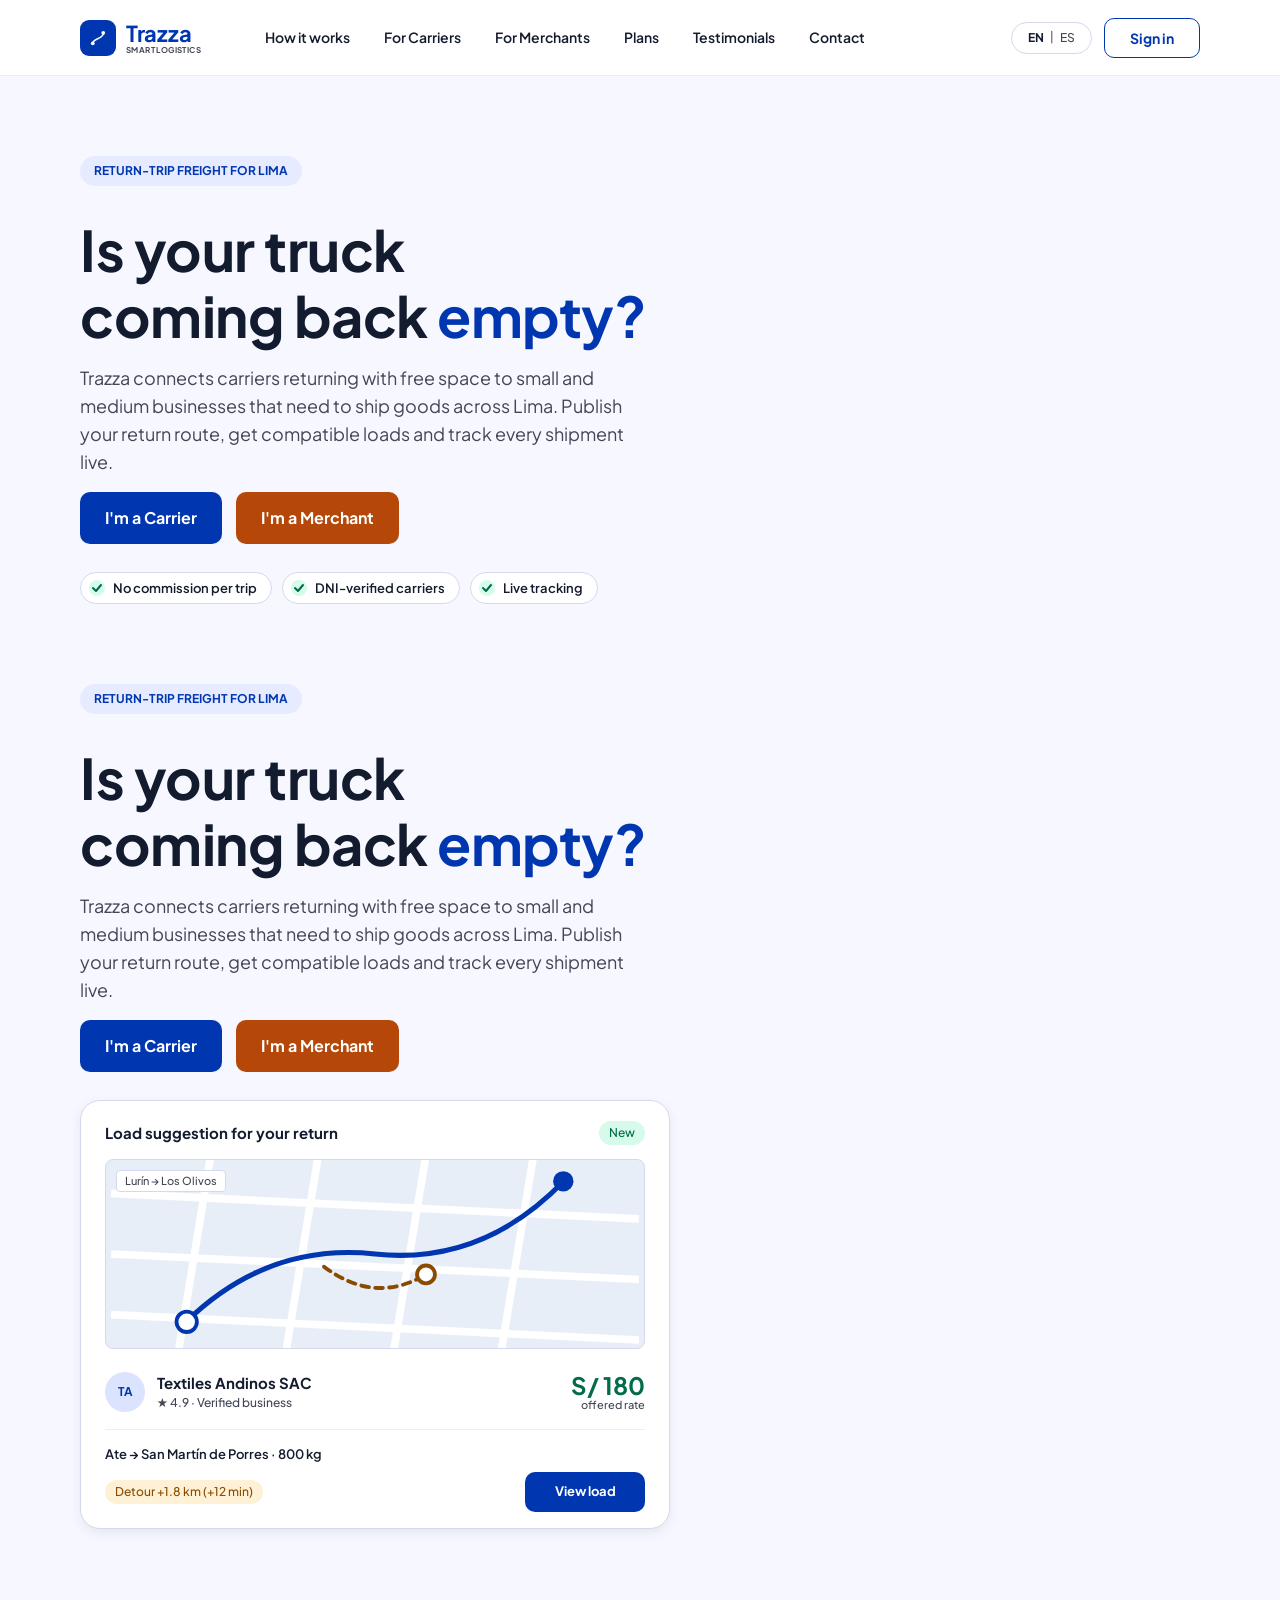
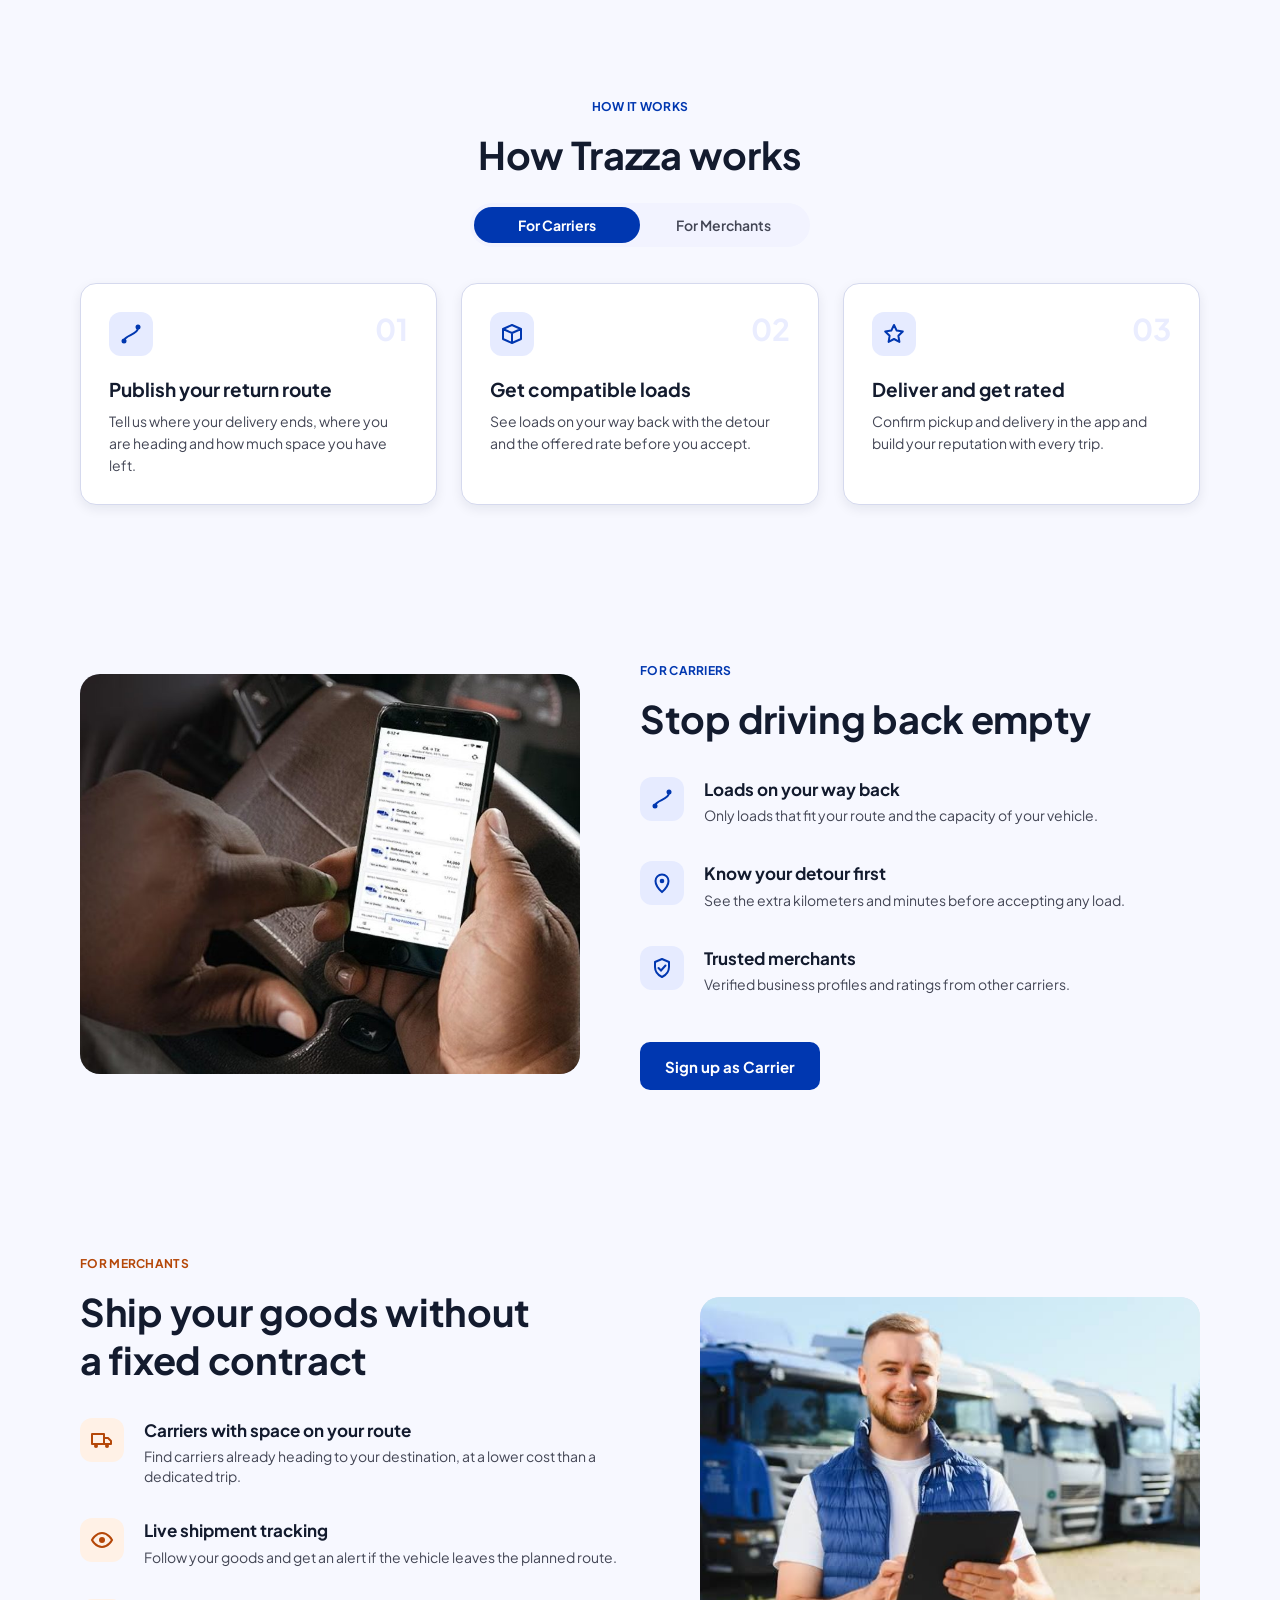
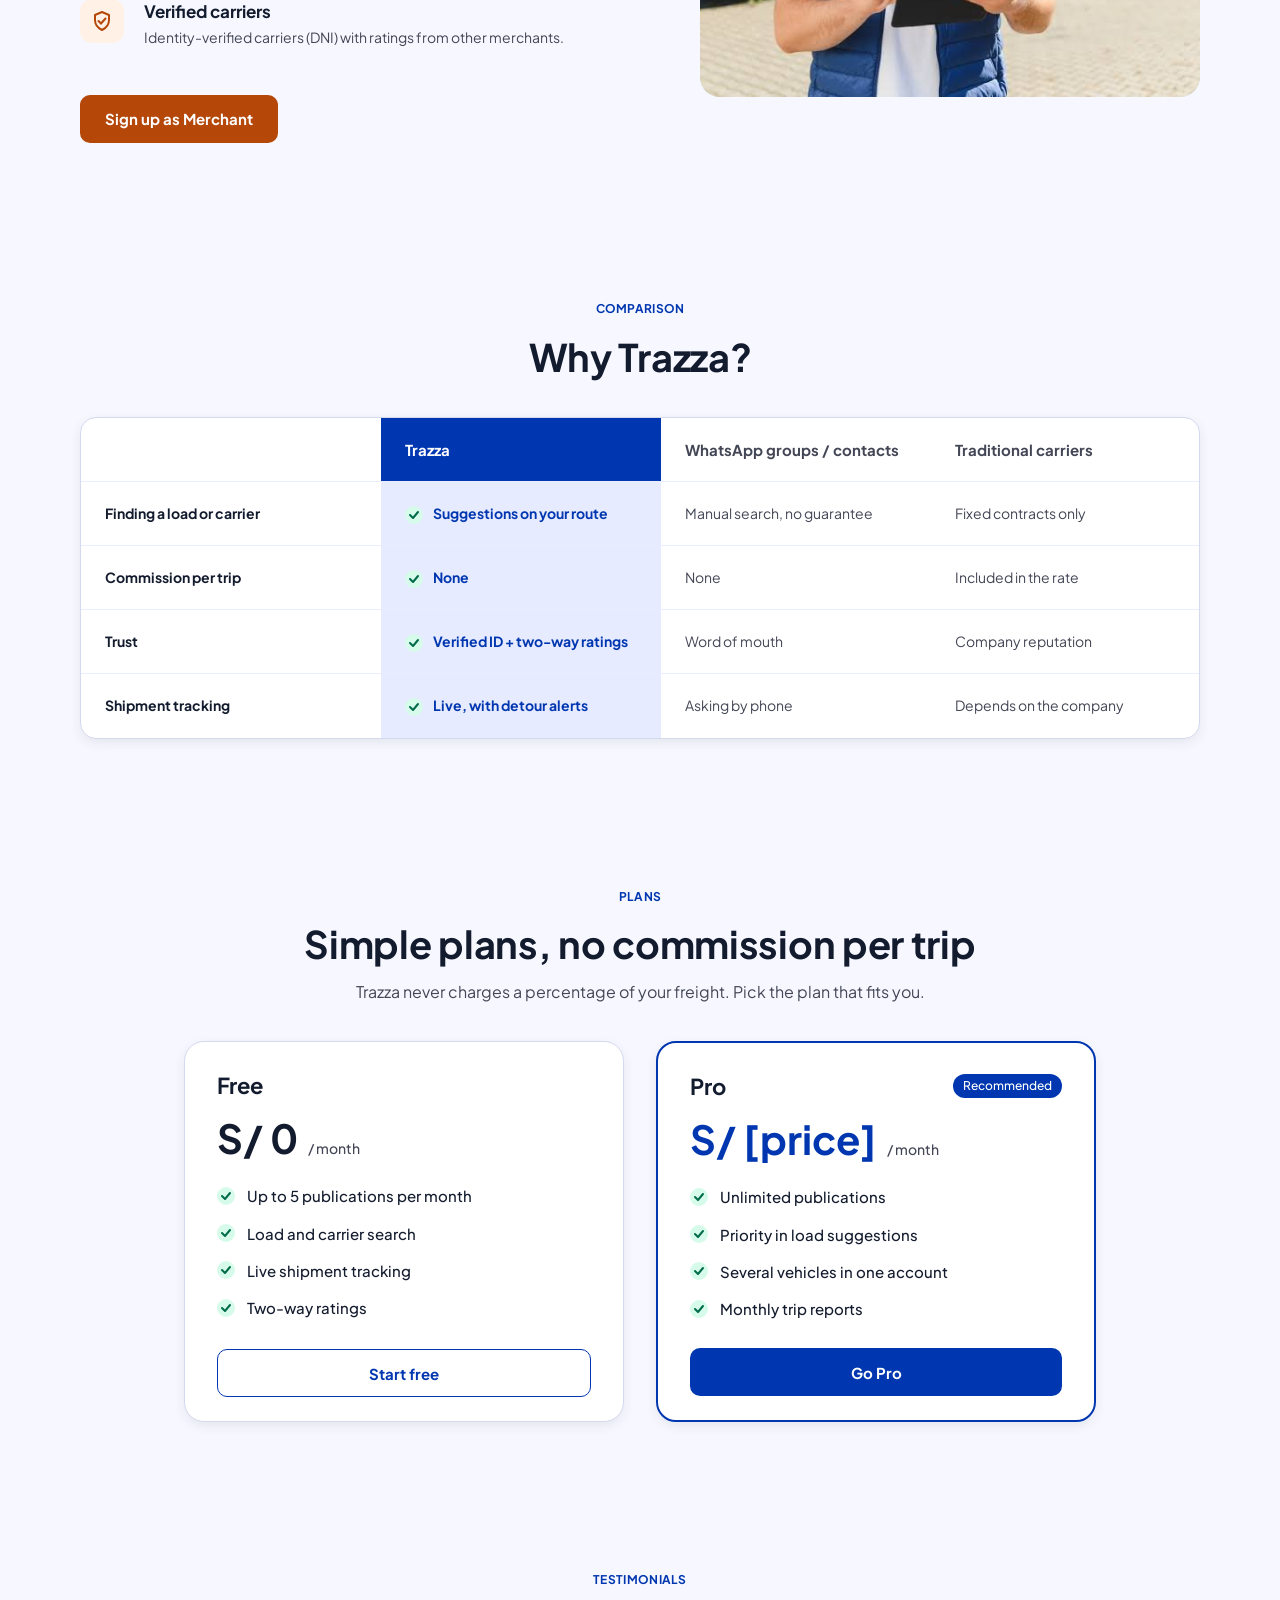
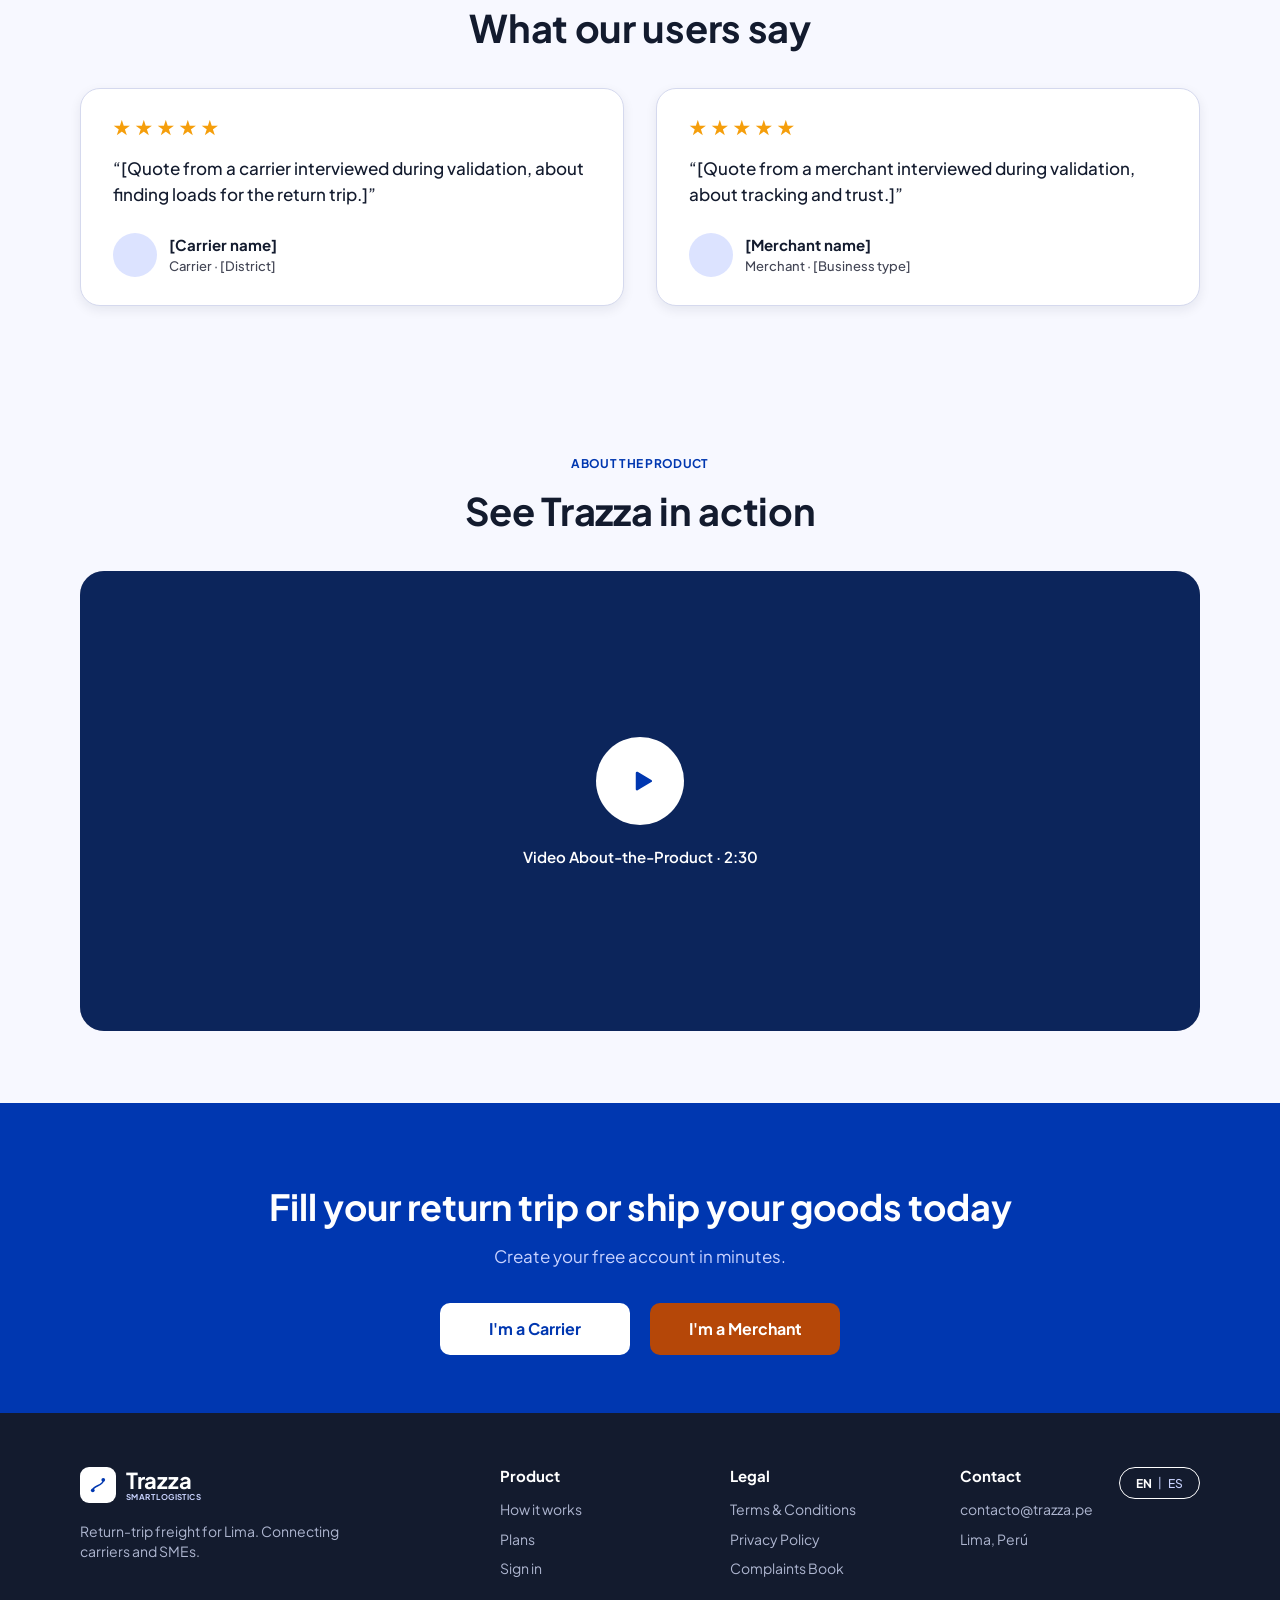
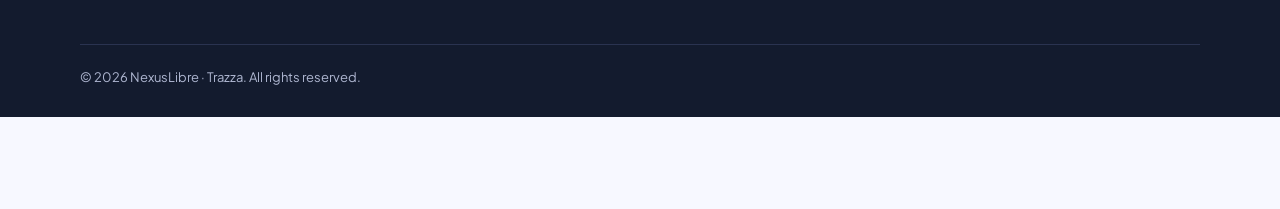
==== commit d7504689: "docs(cta): document carrier and merchant actions" ====
--- a/index.html
+++ b/index.html
@@ -76,6 +76,7 @@
                     <span class="desktop-only">Publish your return route, get compatible loads and track every shipment live.</span>
                 </p>
 
+                <!-- CTA REDIRECTION FEATURE: Main hero actions -->
                 <div class="hero-actions">
                     <a href="registro.html?role=carrier" class="btn btn-primary btn-lg" data-i18n="cta.carrier">I'm a Carrier</a>
                     <a href="registro.html?role=merchant" class="btn btn-secondary btn-lg" data-i18n="cta.merchant">I'm a Merchant</a>
@@ -88,6 +89,25 @@
                 </ul>
             </div>
         </div>
+    </nav>
+
+    <main id="top">
+        <!-- 02 Hero -->
+        <header class="hero">
+            <div class="container hero-container">
+                <div class="hero-content">
+                    <span class="tag-label" data-i18n="hero.tag">RETURN-TRIP FREIGHT FOR LIMA</span>
+                    <h1 class="hero-title" data-i18n-html="hero.title">Is your truck<br> coming back <span>empty?</span></h1>
+                    <p class="hero-desc" data-i18n-html="hero.desc">
+                        Trazza connects carriers returning with free space to small and medium businesses that need to ship goods across Lima.
+                        <span class="desktop-only">Publish your return route, get compatible loads and track every shipment live.</span>
+                    </p>
+
+                    <!-- CTA REDIRECTION FEATURE: Main hero actions -->
+                    <div class="hero-actions">
+                        <a href="registro.html?role=carrier" class="btn btn-primary btn-lg" data-i18n="cta.carrier">I'm a Carrier</a>
+                        <a href="registro.html?role=merchant" class="btn btn-secondary btn-lg" data-i18n="cta.merchant">I'm a Merchant</a>
+                    </div>
 
         <!-- Hero card / Load suggestion -->
         <div class="hero-visual">
@@ -361,7 +381,7 @@
                         <h3>Pro</h3>
                         <span class="chip chip-primary" data-i18n="plans.recommended">Recommended</span>
                     </div>
-                    <p class="plan-price"><strong data-i18n="plans.pro.price">S/ 39.90</strong><span data-i18n="plans.month">/ month</span></p>
+                    <p class="plan-price"><strong data-i18n="plans.pro.price">S/ [price]</strong><span data-i18n="plans.month">/ month</span></p>
                     <ul class="plan-features">
                         <li><span class="check-dot"><svg aria-hidden="true"><use href="#i-check"/></svg></span><span data-i18n="plans.pro.f1">Unlimited publications</span></li>
                         <li><span class="check-dot"><svg aria-hidden="true"><use href="#i-check"/></svg></span><span data-i18n="plans.pro.f2">Priority in load suggestions</span></li>
@@ -385,23 +405,23 @@
             <div class="testimonial-grid" data-slider>
                 <article class="testimonial-card">
                     <div class="stars" aria-label="5 out of 5 stars" data-i18n-attr="aria-label:testimonials.stars">★★★★★</div>
-                    <p class="quote" data-i18n="testimonials.q1">“If the app shows me loads on my way back, I’d keep it open all day next to Waze. It saves fuel and lets me earn more.”</p>
+                    <p class="quote" data-i18n="testimonials.q1">“[Quote from a carrier interviewed during validation, about finding loads for the return trip.]”</p>
                     <div class="testimonial-author">
                         <span class="avatar avatar-lg" aria-hidden="true"></span>
                         <div>
-                            <strong data-i18n="testimonials.n1">Joaquín Ríos</strong>
-                            <span data-i18n="testimonials.r1">Carrier · La Molina</span>
+                            <strong data-i18n="testimonials.n1">[Carrier name]</strong>
+                            <span data-i18n="testimonials.r1">Carrier · [District]</span>
                         </div>
                     </div>
                 </article>
                 <article class="testimonial-card">
                     <div class="stars" aria-label="5 out of 5 stars" data-i18n-attr="aria-label:testimonials.stars">★★★★★</div>
-                    <p class="quote" data-i18n="testimonials.q2">“Following my goods in real time and seeing other users’ ratings would give me the trust I need to choose a carrier.”</p>
+                    <p class="quote" data-i18n="testimonials.q2">“[Quote from a merchant interviewed during validation, about tracking and trust.]”</p>
                     <div class="testimonial-author">
                         <span class="avatar avatar-lg" aria-hidden="true"></span>
                         <div>
-                            <strong data-i18n="testimonials.n2">Camila Flores</strong>
-                            <span data-i18n="testimonials.r2">Merchant · Surco</span>
+                            <strong data-i18n="testimonials.n2">[Merchant name]</strong>
+                            <span data-i18n="testimonials.r2">Merchant · [Business type]</span>
                         </div>
                     </div>
                 </article>
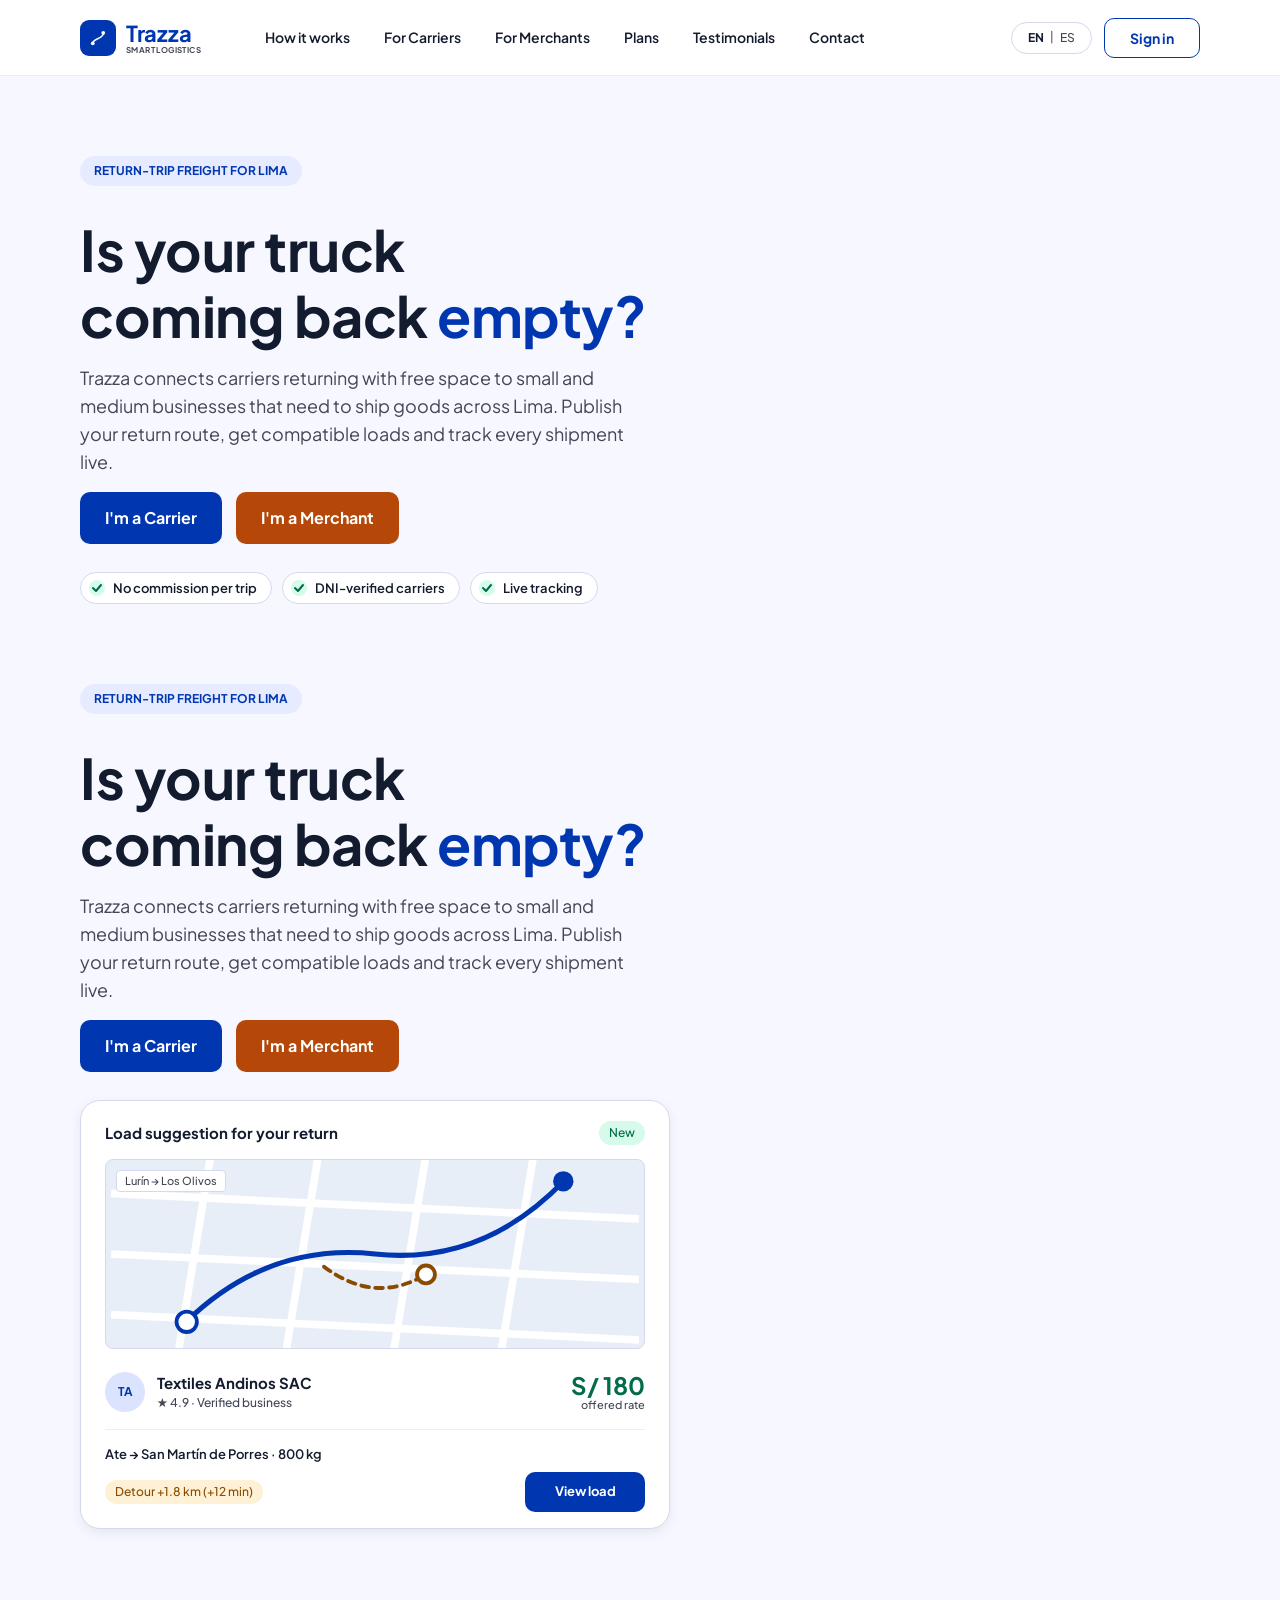
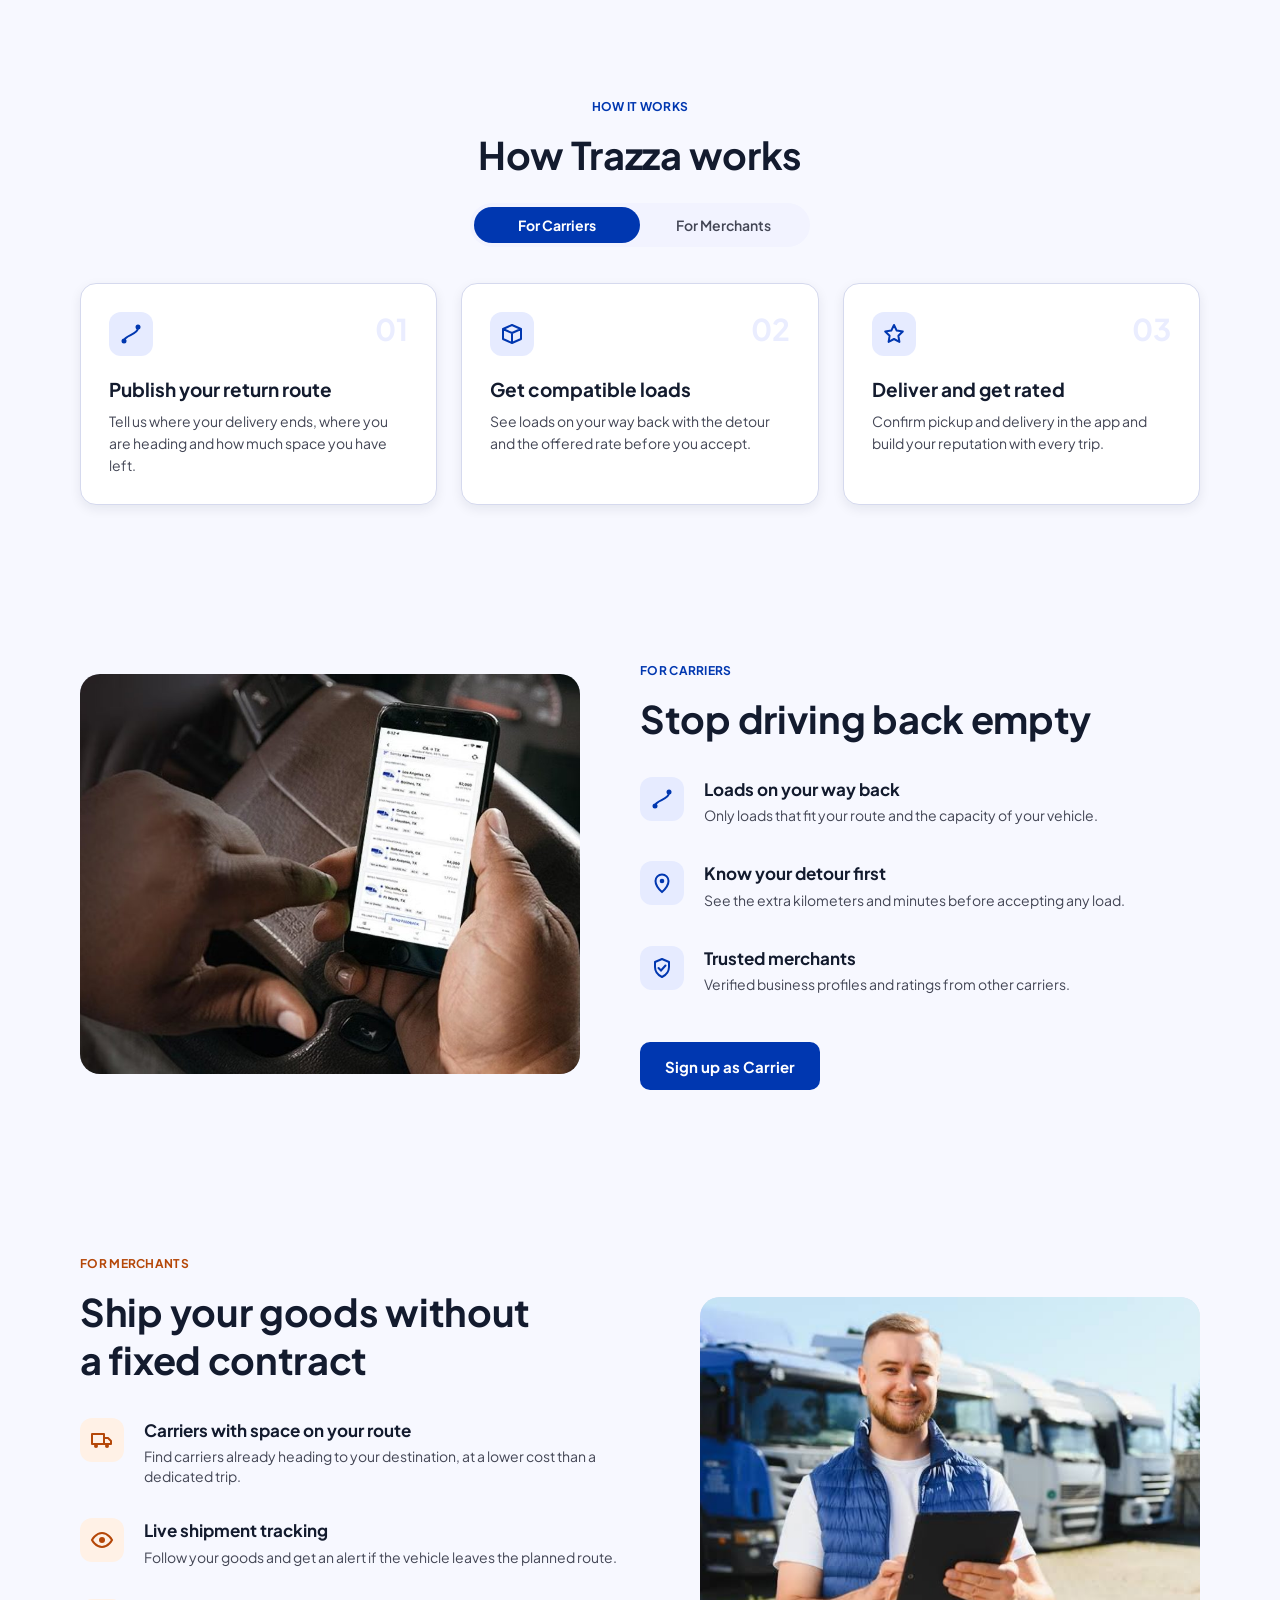
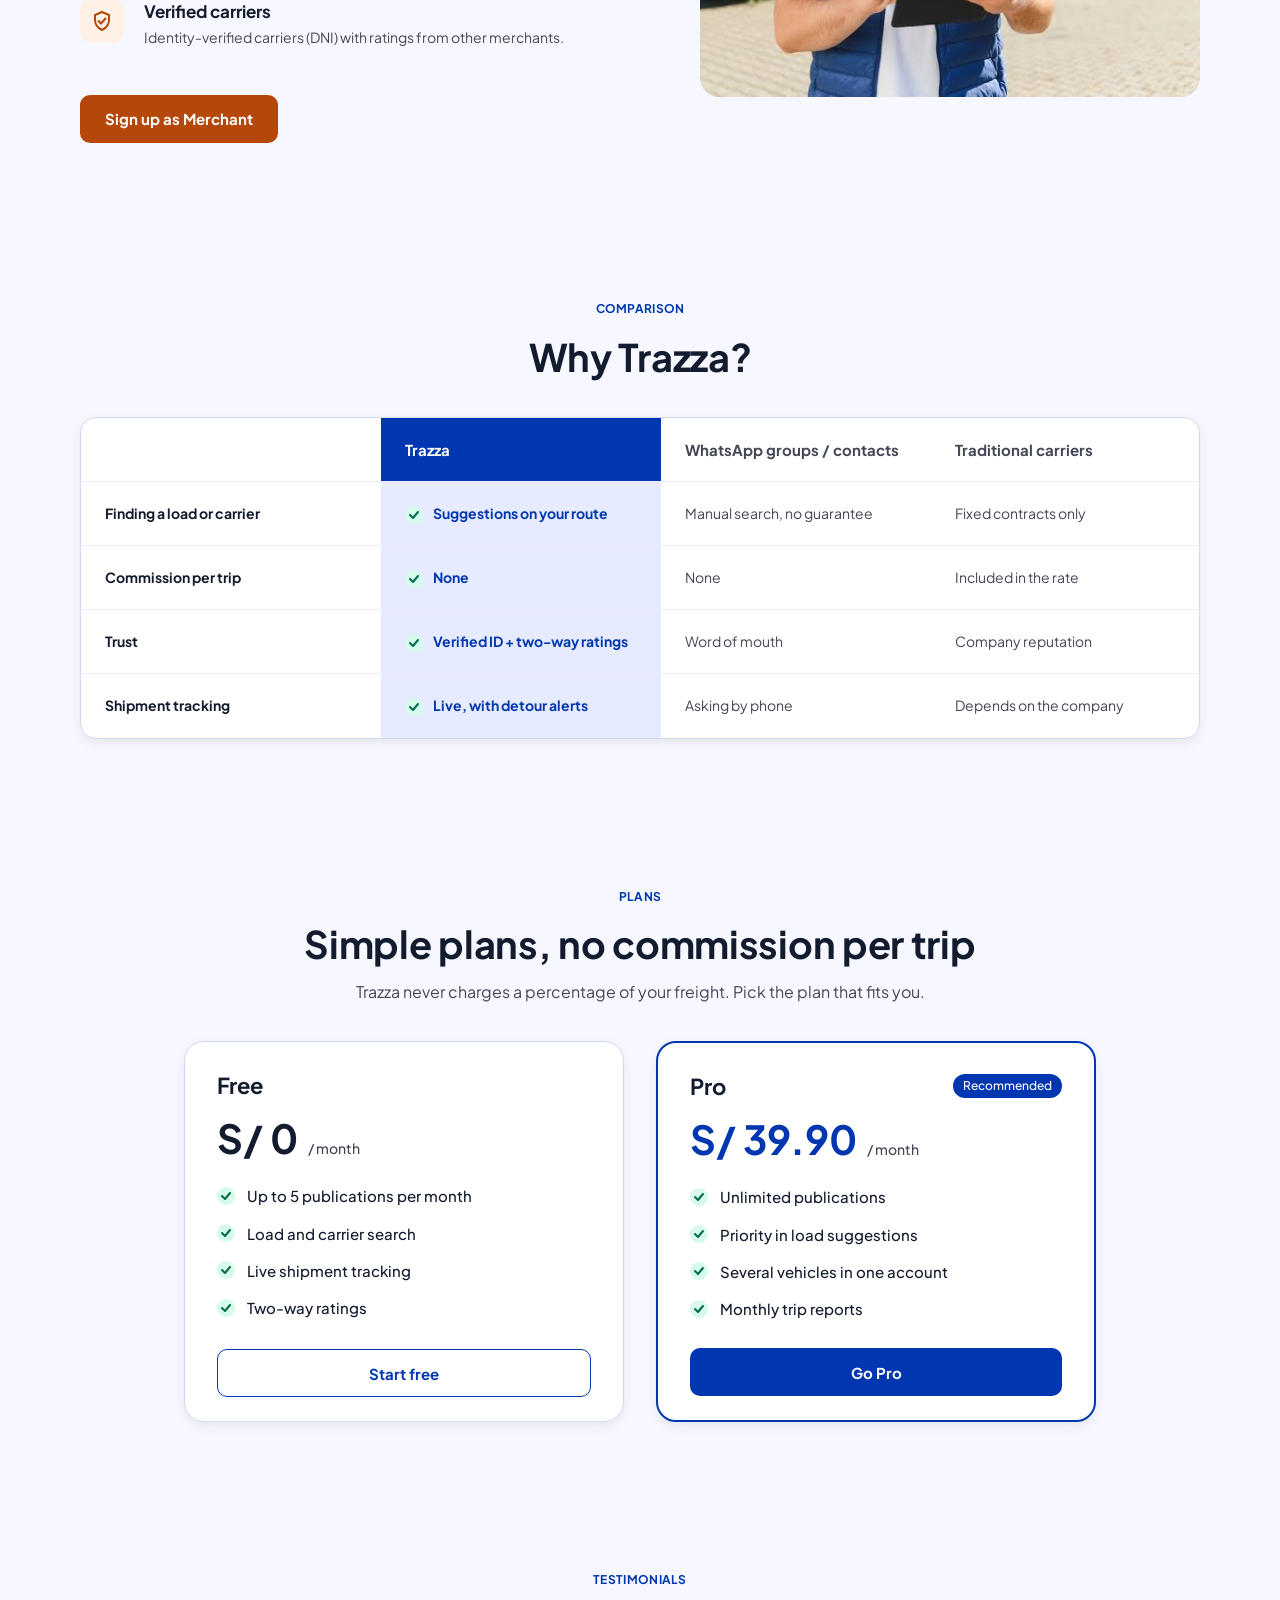
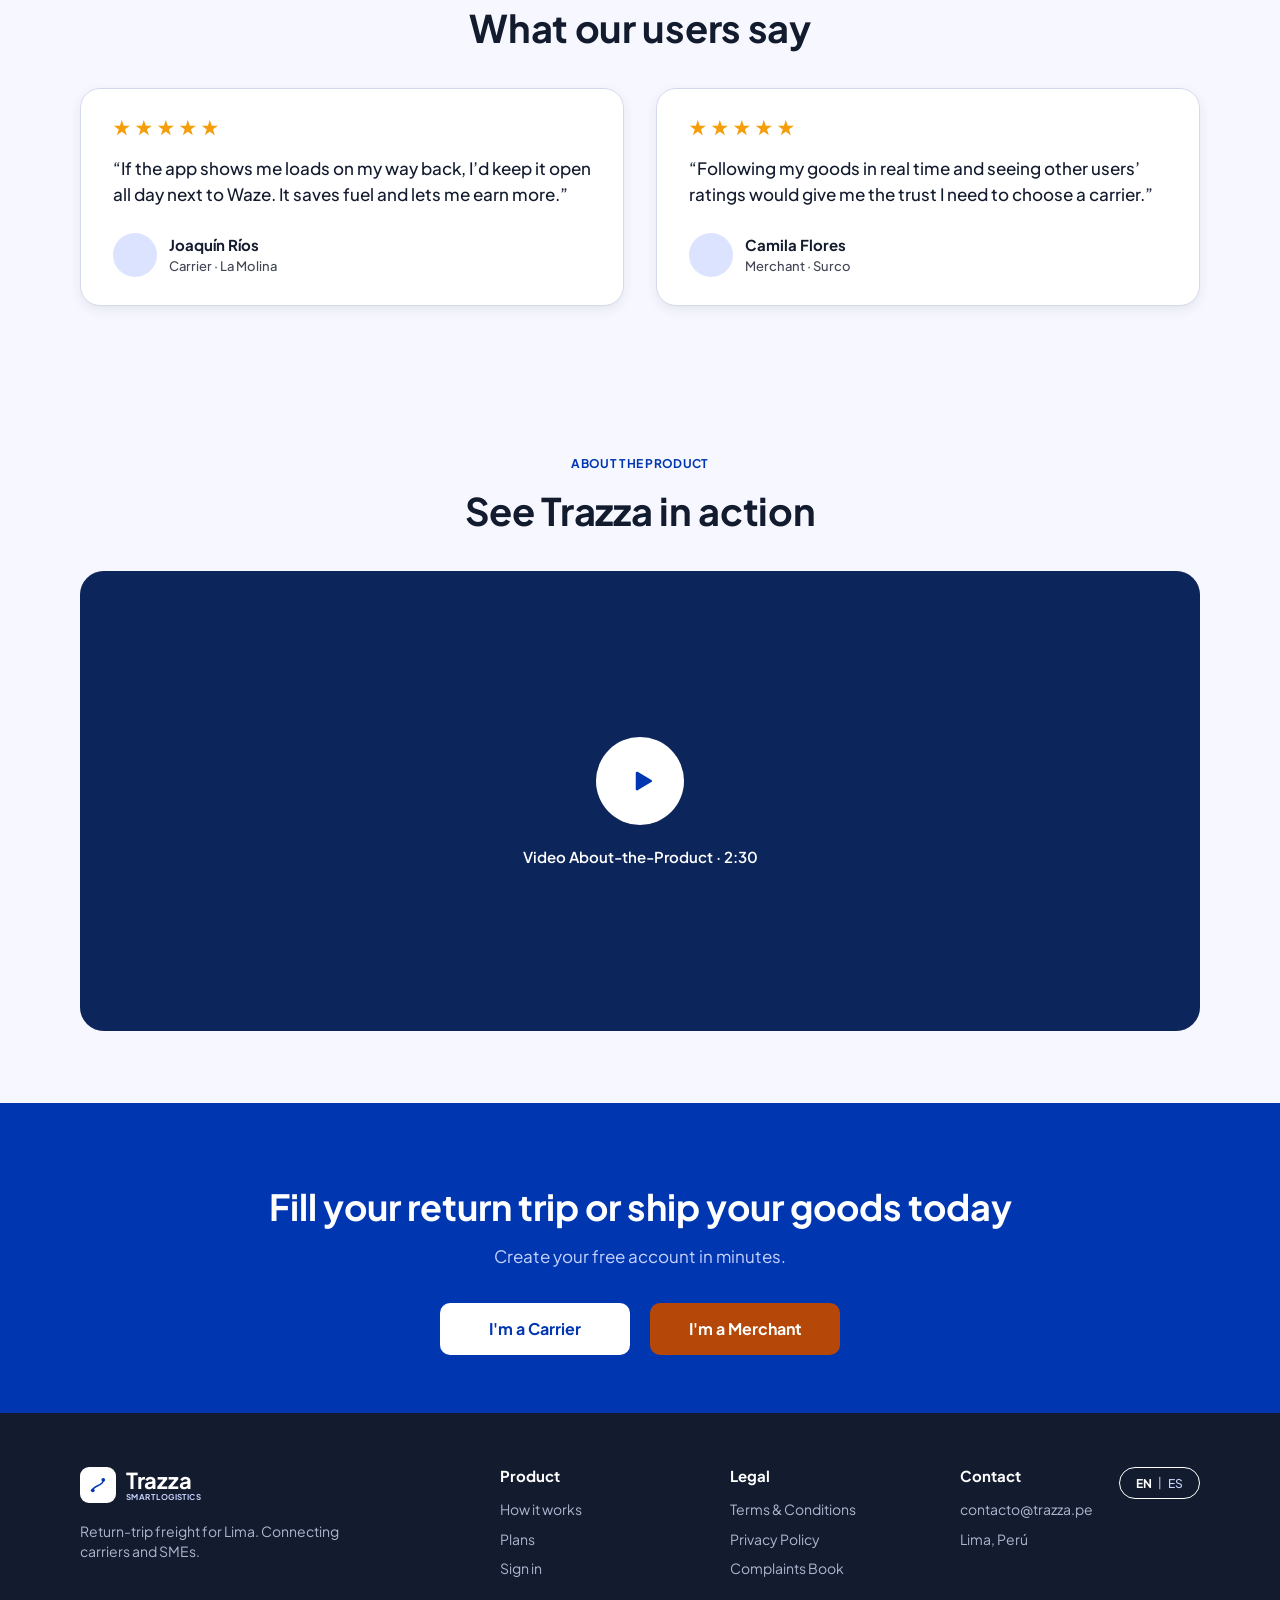
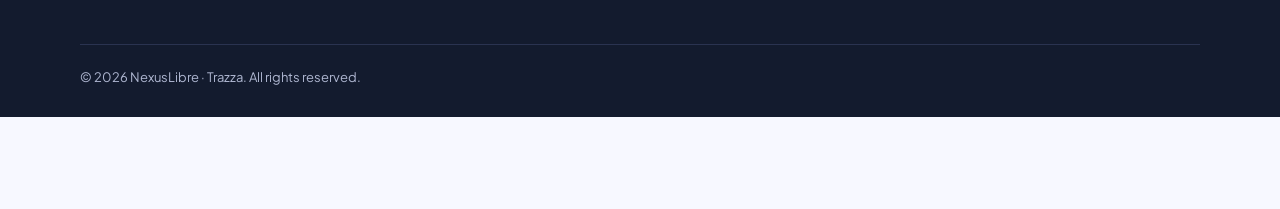
==== commit 2959cd5e: "Merge pull request #16 from NexusLibre-1ASI0729-2620-16692/feature/target-segments-content feat(cont" ====
--- a/index.html
+++ b/index.html
@@ -76,7 +76,6 @@
                     <span class="desktop-only">Publish your return route, get compatible loads and track every shipment live.</span>
                 </p>
 
-                <!-- CTA REDIRECTION FEATURE: Main hero actions -->
                 <div class="hero-actions">
                     <a href="registro.html?role=carrier" class="btn btn-primary btn-lg" data-i18n="cta.carrier">I'm a Carrier</a>
                     <a href="registro.html?role=merchant" class="btn btn-secondary btn-lg" data-i18n="cta.merchant">I'm a Merchant</a>
@@ -381,7 +380,7 @@
                         <h3>Pro</h3>
                         <span class="chip chip-primary" data-i18n="plans.recommended">Recommended</span>
                     </div>
-                    <p class="plan-price"><strong data-i18n="plans.pro.price">S/ [price]</strong><span data-i18n="plans.month">/ month</span></p>
+                    <p class="plan-price"><strong data-i18n="plans.pro.price">S/ 39.90</strong><span data-i18n="plans.month">/ month</span></p>
                     <ul class="plan-features">
                         <li><span class="check-dot"><svg aria-hidden="true"><use href="#i-check"/></svg></span><span data-i18n="plans.pro.f1">Unlimited publications</span></li>
                         <li><span class="check-dot"><svg aria-hidden="true"><use href="#i-check"/></svg></span><span data-i18n="plans.pro.f2">Priority in load suggestions</span></li>
@@ -405,23 +404,23 @@
             <div class="testimonial-grid" data-slider>
                 <article class="testimonial-card">
                     <div class="stars" aria-label="5 out of 5 stars" data-i18n-attr="aria-label:testimonials.stars">★★★★★</div>
-                    <p class="quote" data-i18n="testimonials.q1">“[Quote from a carrier interviewed during validation, about finding loads for the return trip.]”</p>
+                    <p class="quote" data-i18n="testimonials.q1">“If the app shows me loads on my way back, I’d keep it open all day next to Waze. It saves fuel and lets me earn more.”</p>
                     <div class="testimonial-author">
                         <span class="avatar avatar-lg" aria-hidden="true"></span>
                         <div>
-                            <strong data-i18n="testimonials.n1">[Carrier name]</strong>
-                            <span data-i18n="testimonials.r1">Carrier · [District]</span>
+                            <strong data-i18n="testimonials.n1">Joaquín Ríos</strong>
+                            <span data-i18n="testimonials.r1">Carrier · La Molina</span>
                         </div>
                     </div>
                 </article>
                 <article class="testimonial-card">
                     <div class="stars" aria-label="5 out of 5 stars" data-i18n-attr="aria-label:testimonials.stars">★★★★★</div>
-                    <p class="quote" data-i18n="testimonials.q2">“[Quote from a merchant interviewed during validation, about tracking and trust.]”</p>
+                    <p class="quote" data-i18n="testimonials.q2">“Following my goods in real time and seeing other users’ ratings would give me the trust I need to choose a carrier.”</p>
                     <div class="testimonial-author">
                         <span class="avatar avatar-lg" aria-hidden="true"></span>
                         <div>
-                            <strong data-i18n="testimonials.n2">[Merchant name]</strong>
-                            <span data-i18n="testimonials.r2">Merchant · [Business type]</span>
+                            <strong data-i18n="testimonials.n2">Camila Flores</strong>
+                            <span data-i18n="testimonials.r2">Merchant · Surco</span>
                         </div>
                     </div>
                 </article>
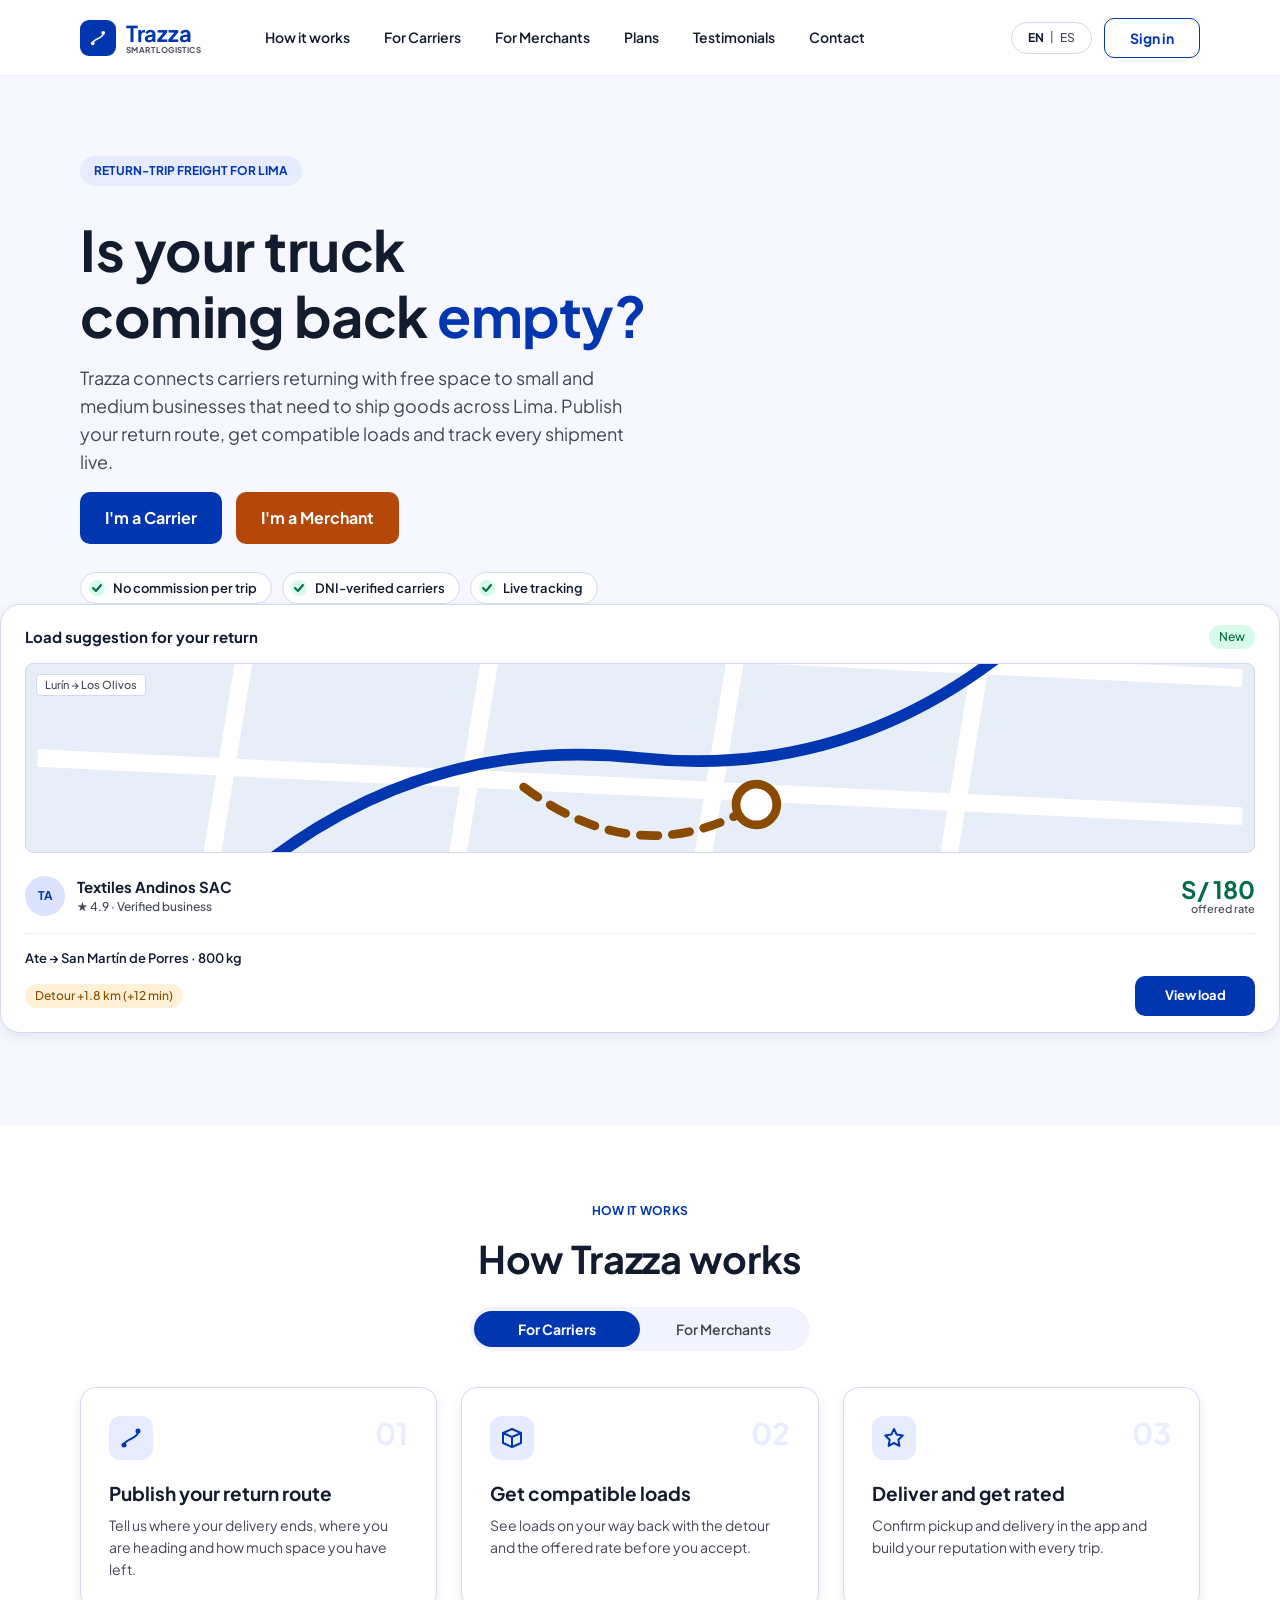
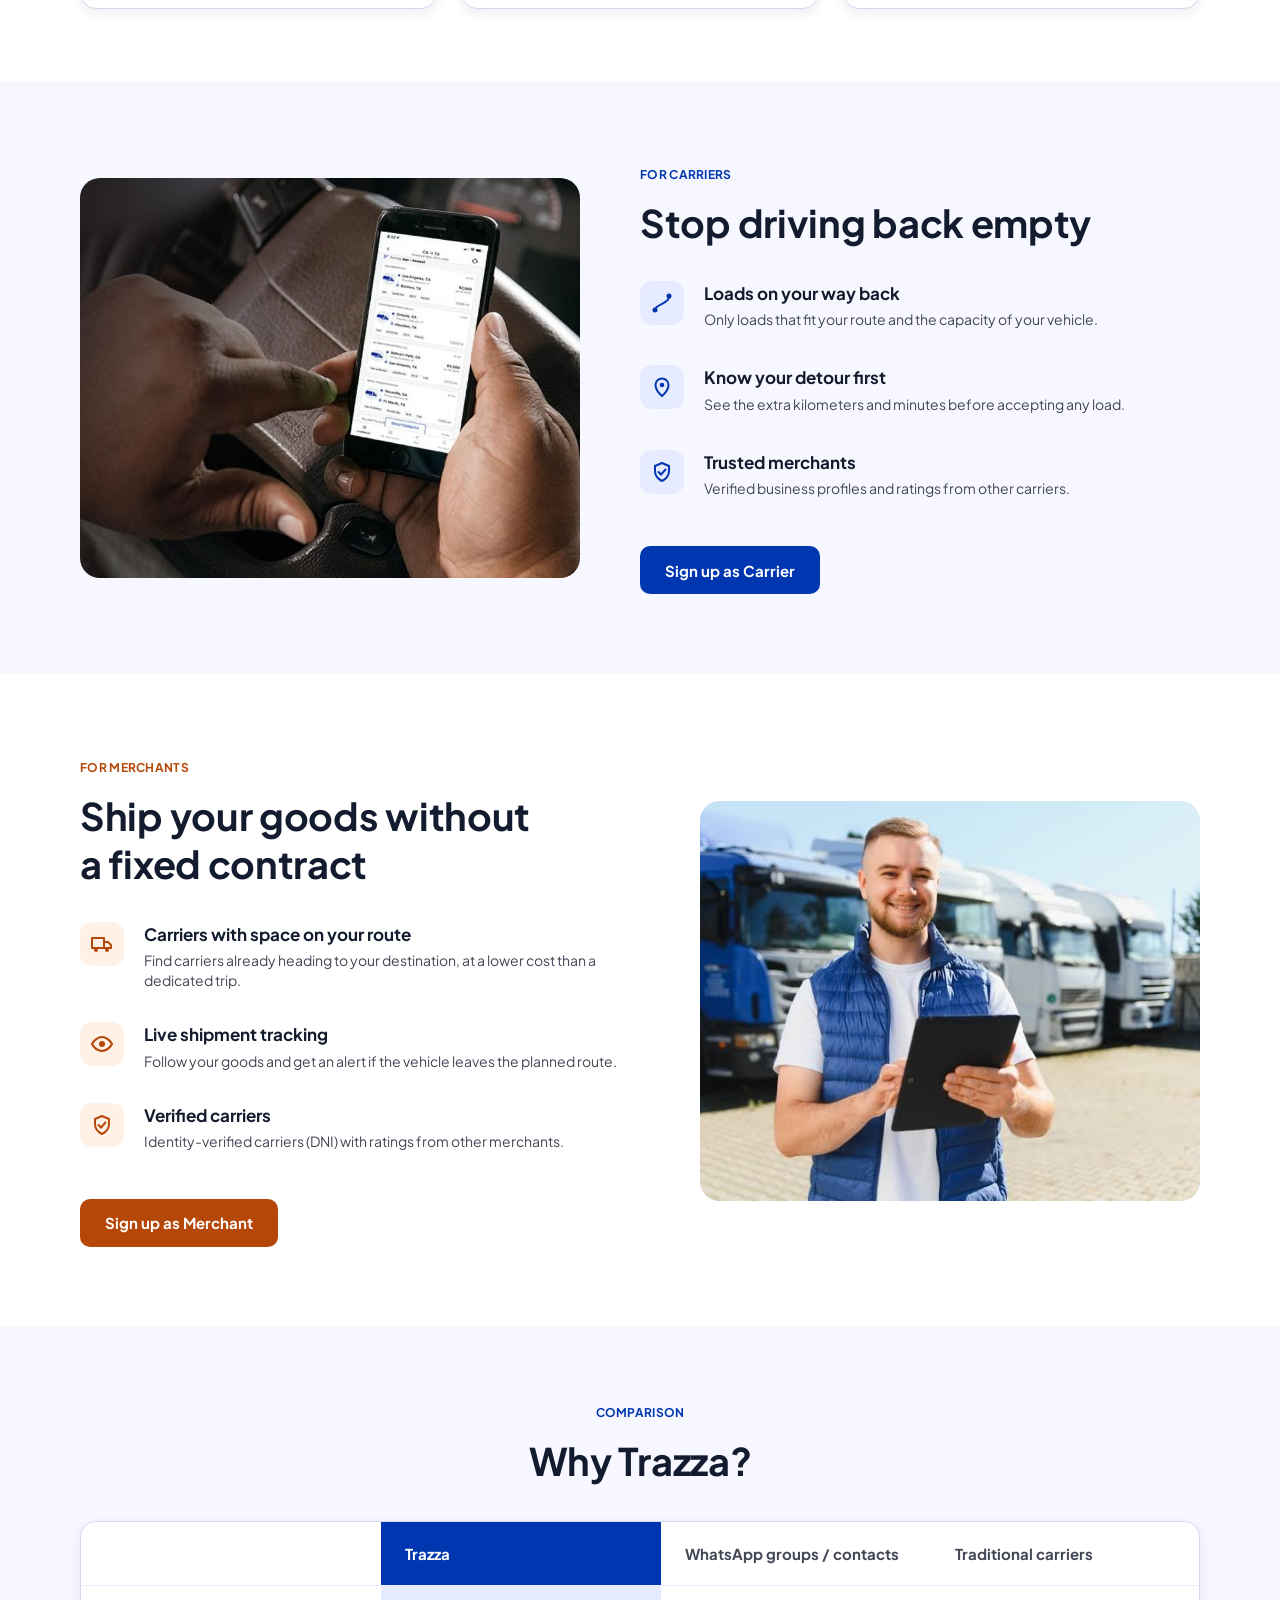
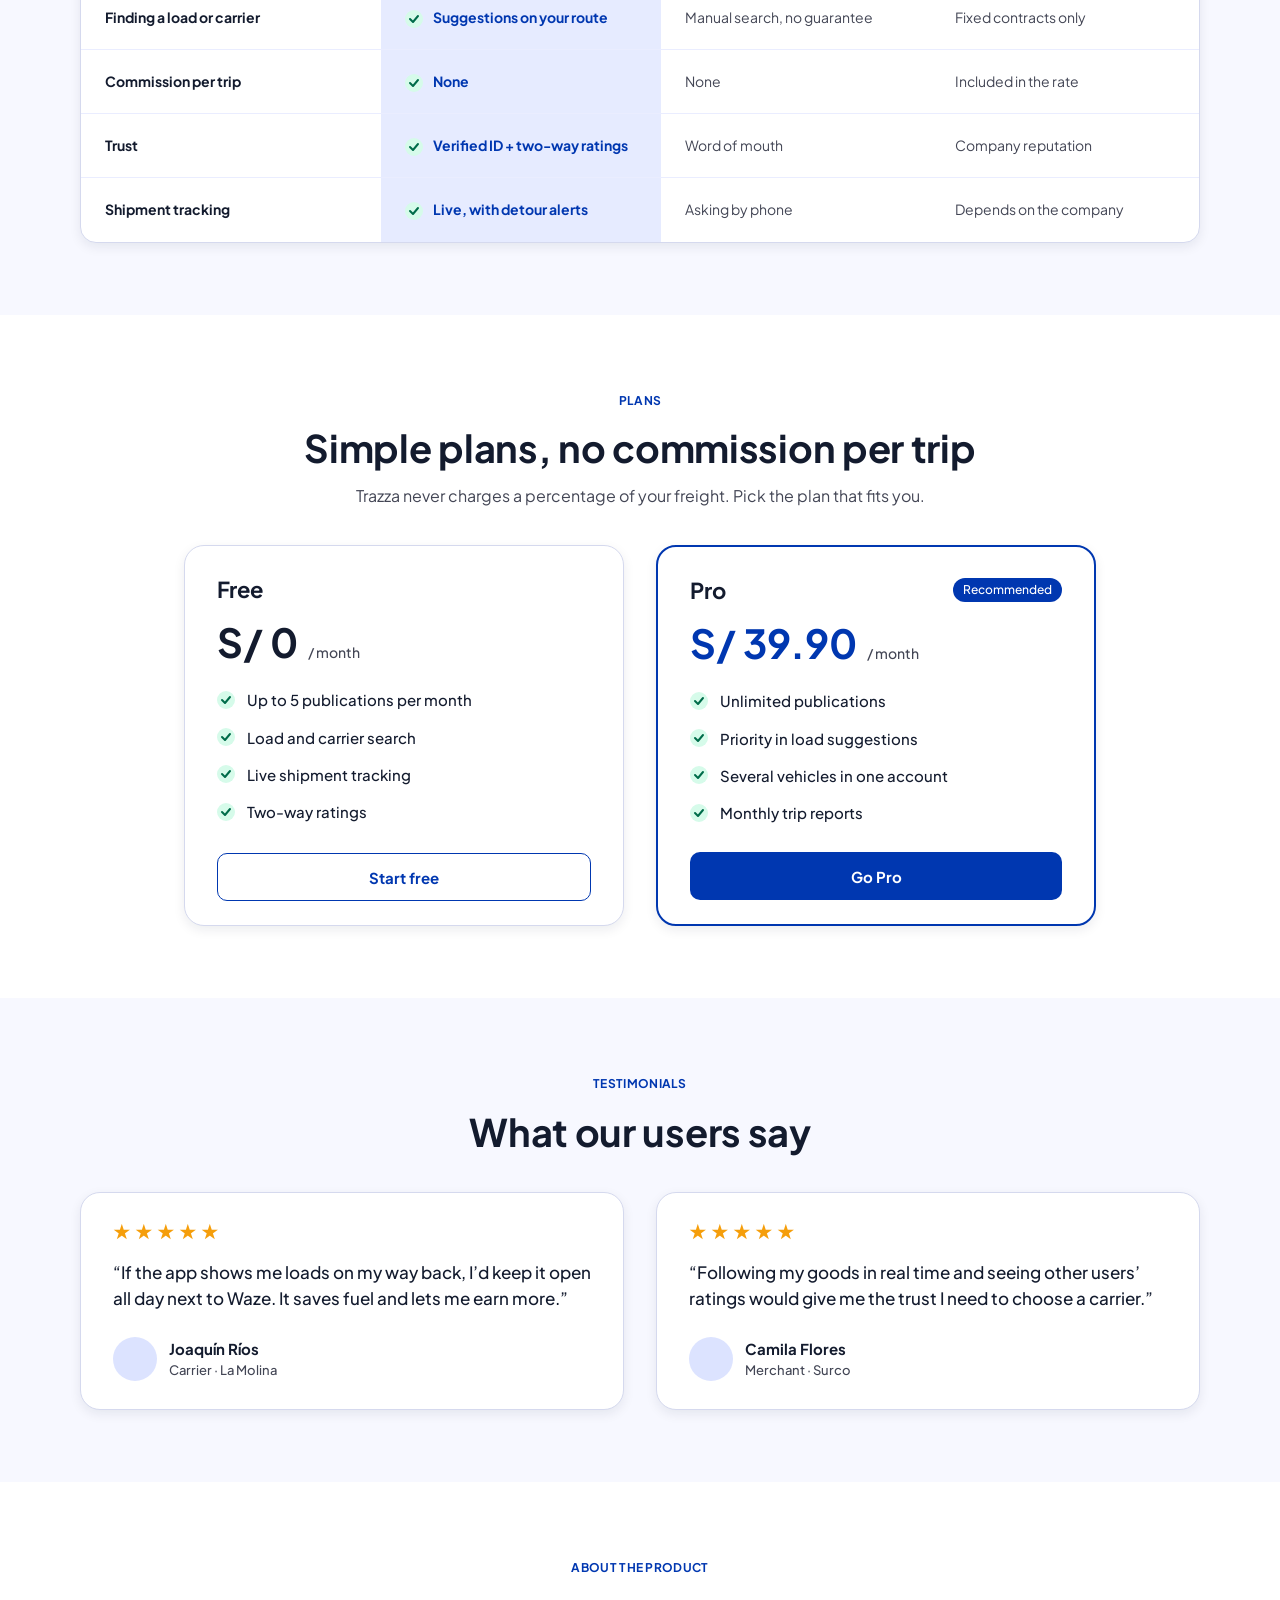
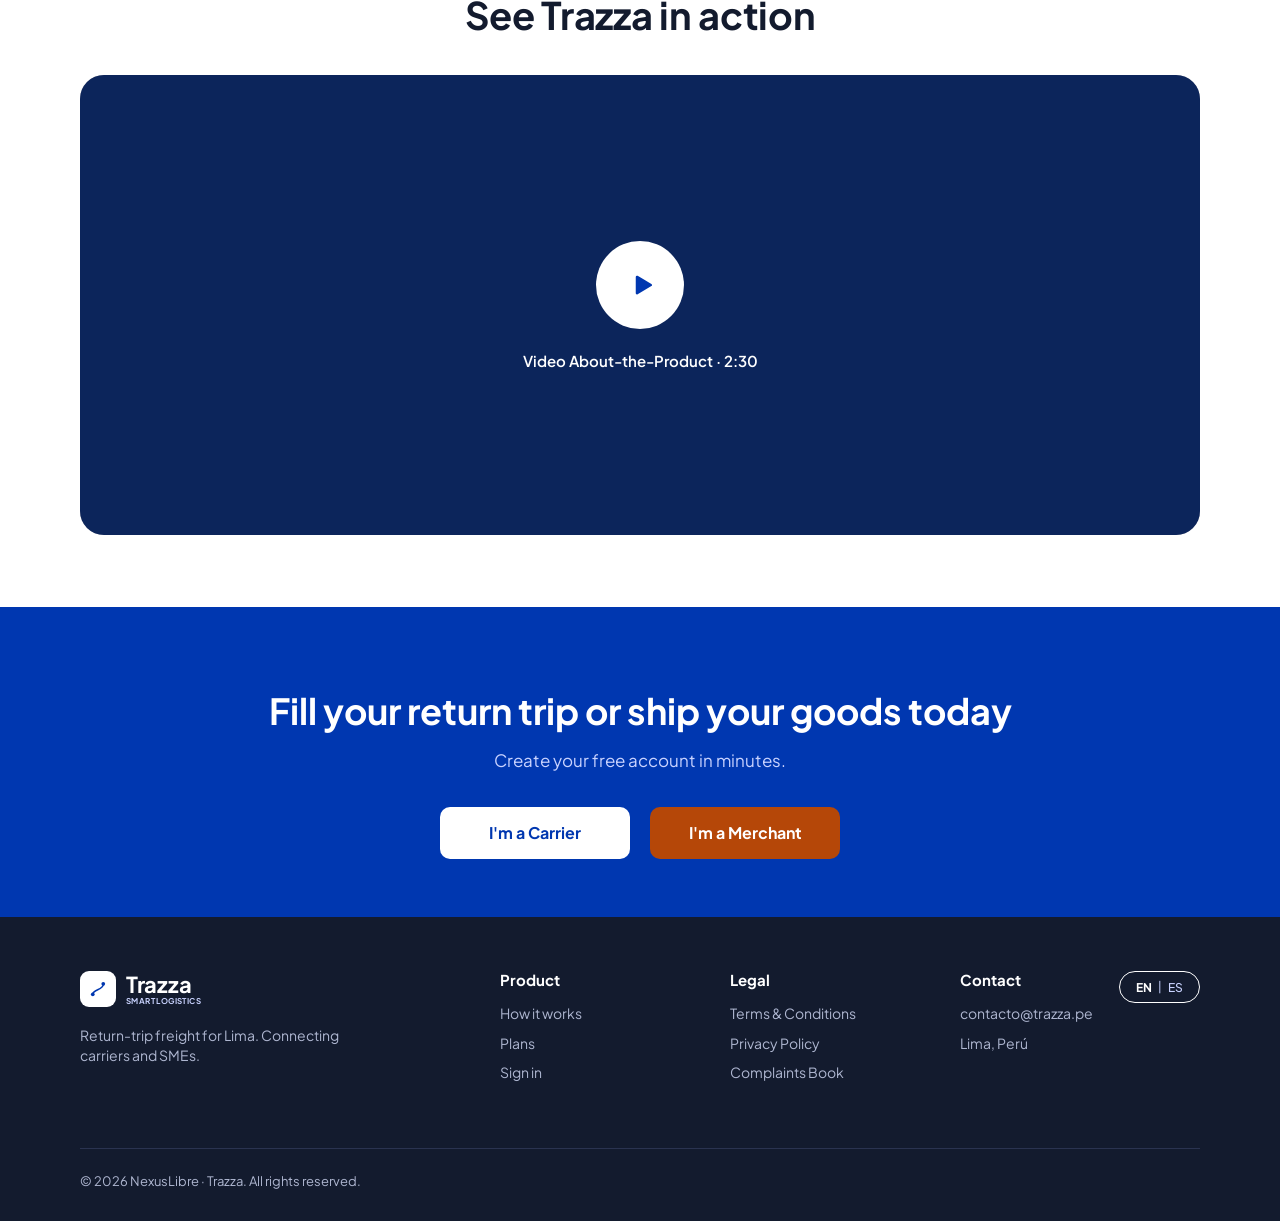
==== commit 26b4b44a: "fix(hero): remove duplicated hero block" ====
--- a/index.html
+++ b/index.html
@@ -75,7 +75,7 @@
                     Trazza connects carriers returning with free space to small and medium businesses that need to ship goods across Lima.
                     <span class="desktop-only">Publish your return route, get compatible loads and track every shipment live.</span>
                 </p>
-
+                <!-- CTA REDIRECTION FEATURE: Main hero actions -->
                 <div class="hero-actions">
                     <a href="registro.html?role=carrier" class="btn btn-primary btn-lg" data-i18n="cta.carrier">I'm a Carrier</a>
                     <a href="registro.html?role=merchant" class="btn btn-secondary btn-lg" data-i18n="cta.merchant">I'm a Merchant</a>
@@ -88,25 +88,6 @@
                 </ul>
             </div>
         </div>
-    </nav>
-
-    <main id="top">
-        <!-- 02 Hero -->
-        <header class="hero">
-            <div class="container hero-container">
-                <div class="hero-content">
-                    <span class="tag-label" data-i18n="hero.tag">RETURN-TRIP FREIGHT FOR LIMA</span>
-                    <h1 class="hero-title" data-i18n-html="hero.title">Is your truck<br> coming back <span>empty?</span></h1>
-                    <p class="hero-desc" data-i18n-html="hero.desc">
-                        Trazza connects carriers returning with free space to small and medium businesses that need to ship goods across Lima.
-                        <span class="desktop-only">Publish your return route, get compatible loads and track every shipment live.</span>
-                    </p>
-
-                    <!-- CTA REDIRECTION FEATURE: Main hero actions -->
-                    <div class="hero-actions">
-                        <a href="registro.html?role=carrier" class="btn btn-primary btn-lg" data-i18n="cta.carrier">I'm a Carrier</a>
-                        <a href="registro.html?role=merchant" class="btn btn-secondary btn-lg" data-i18n="cta.merchant">I'm a Merchant</a>
-                    </div>
 
         <!-- Hero card / Load suggestion -->
         <div class="hero-visual">
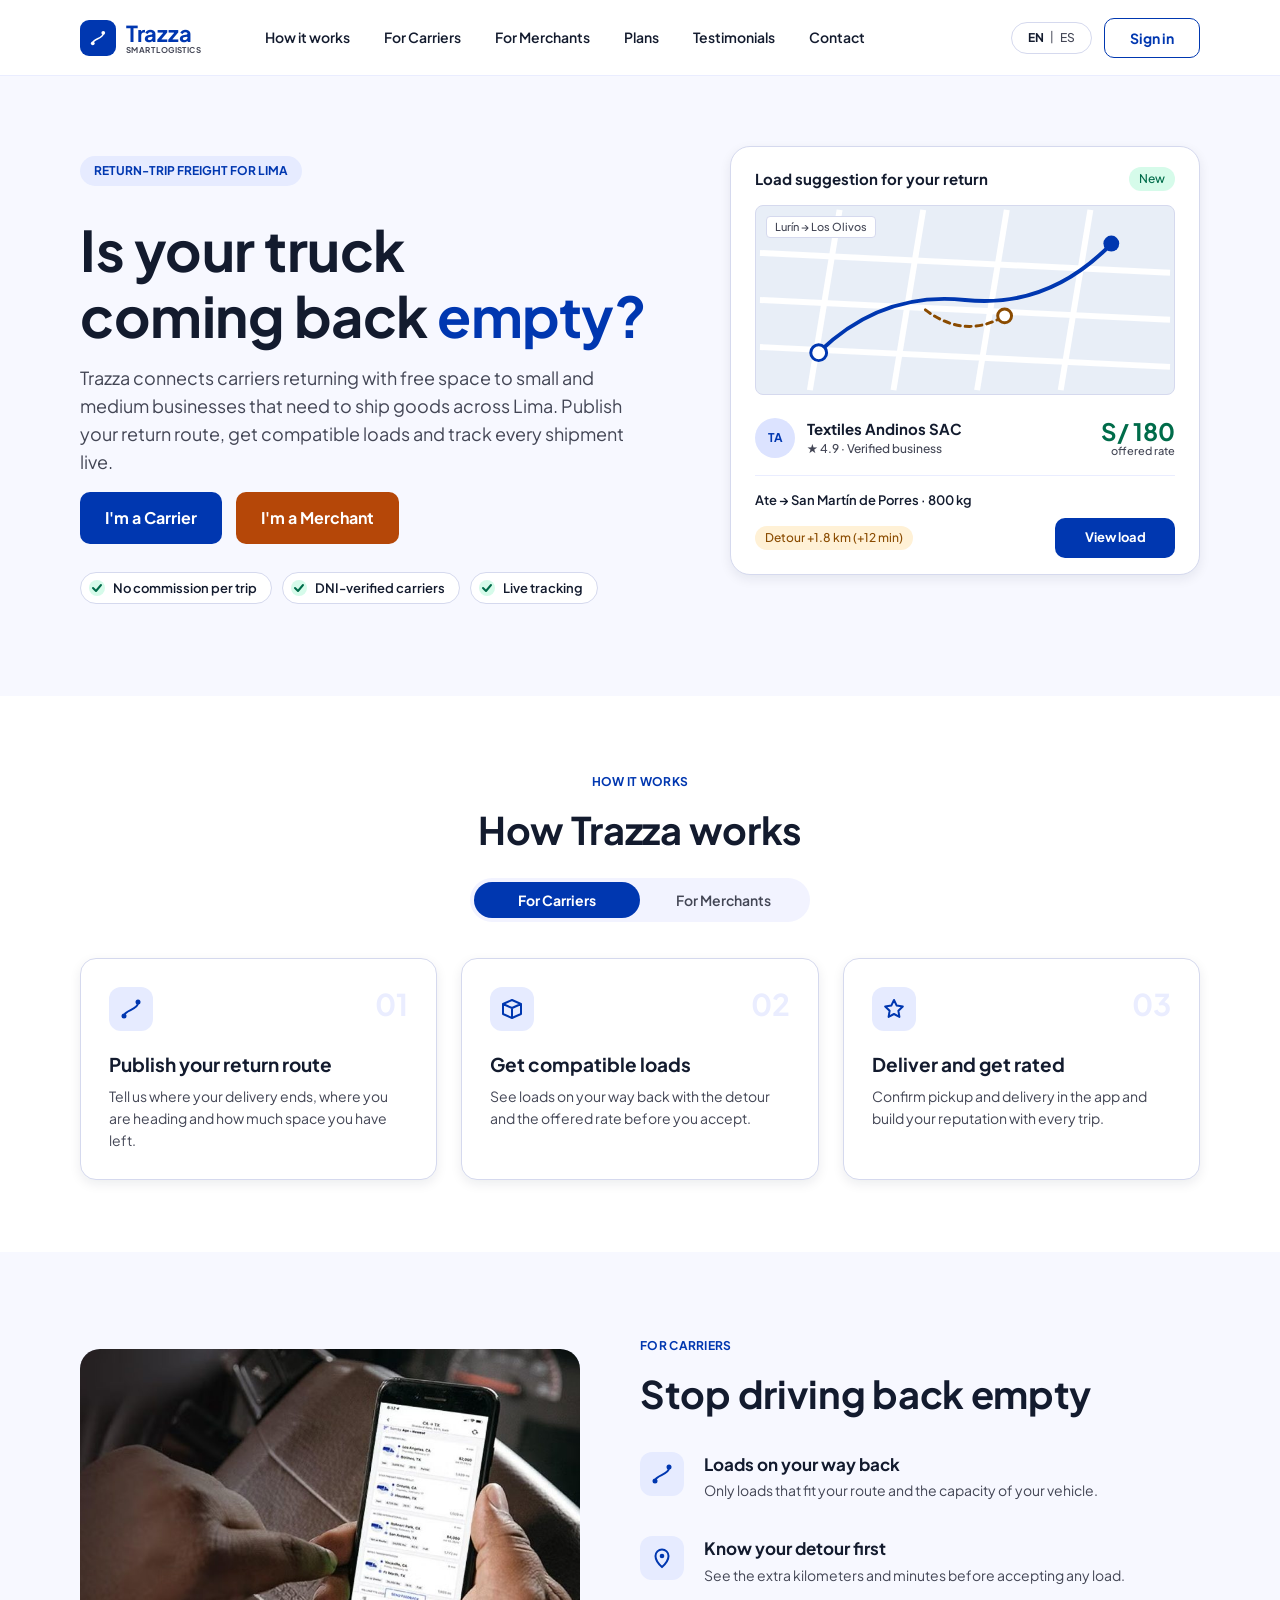
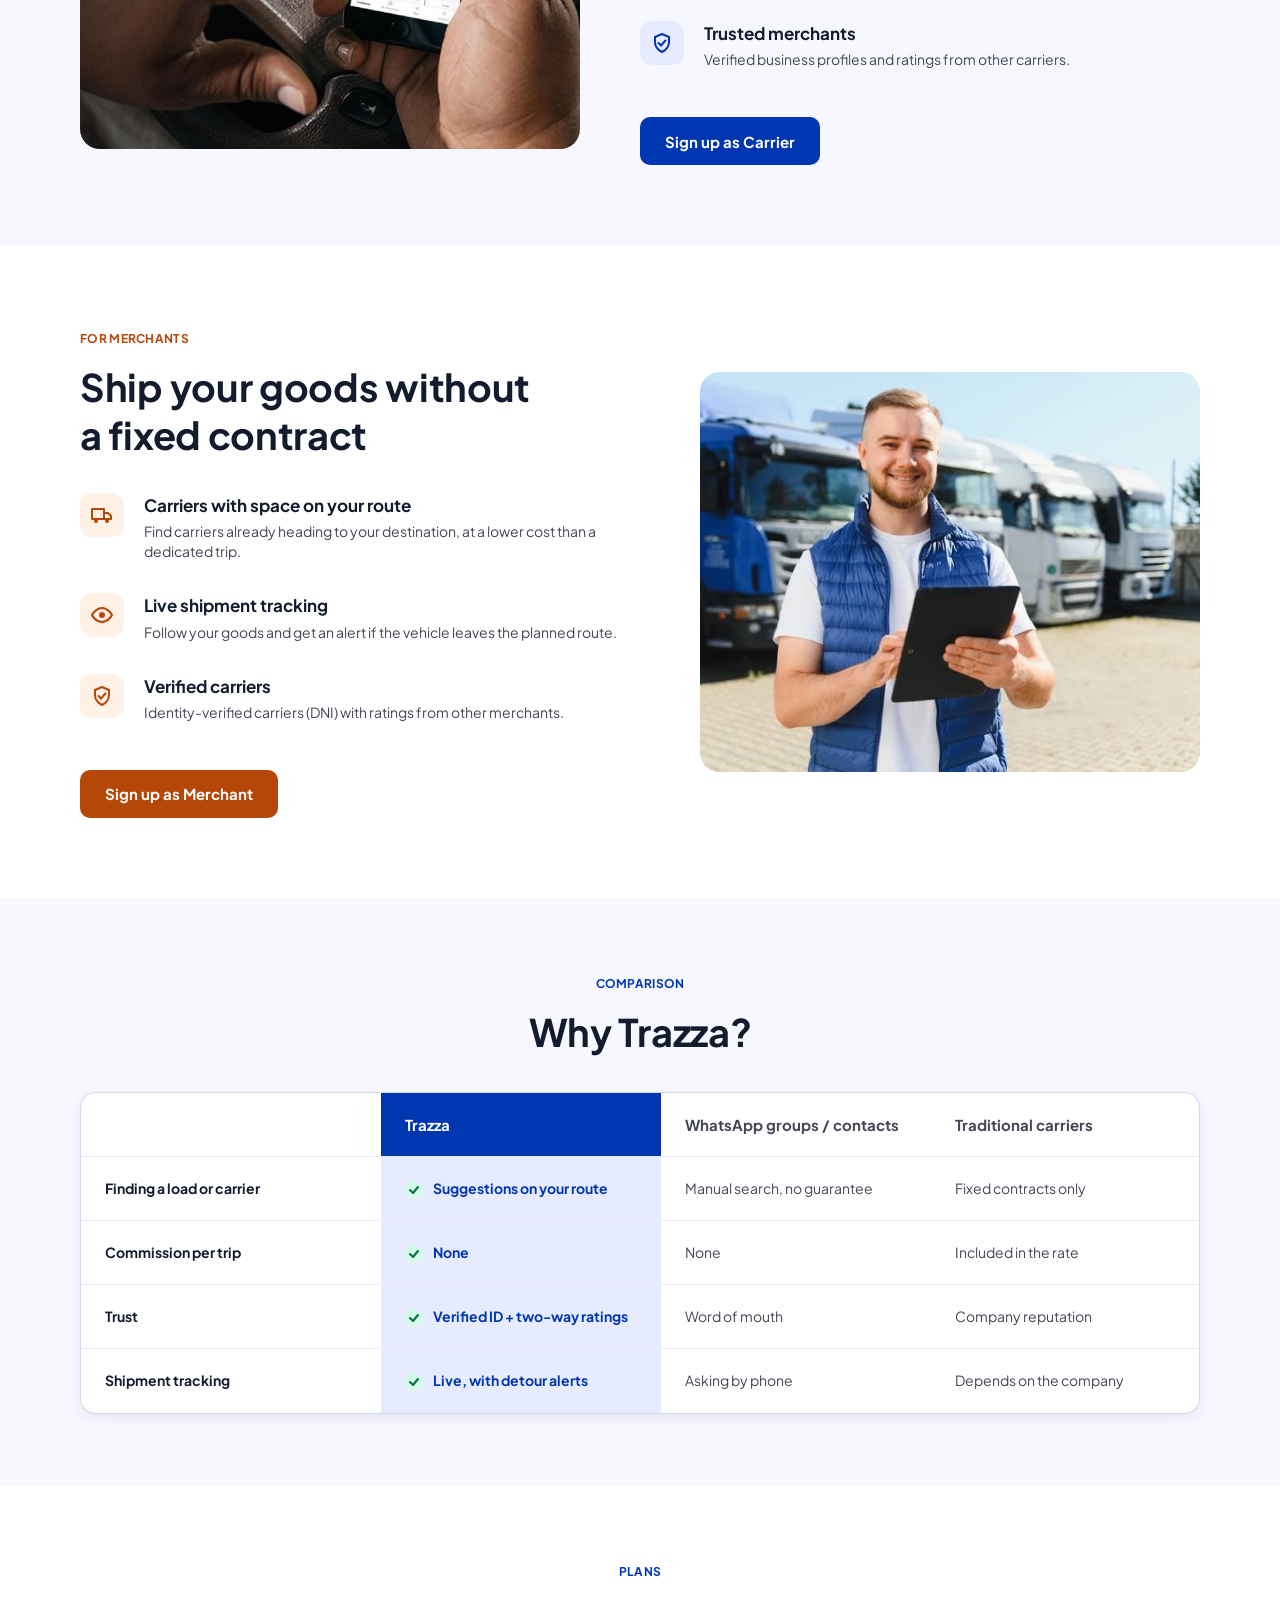
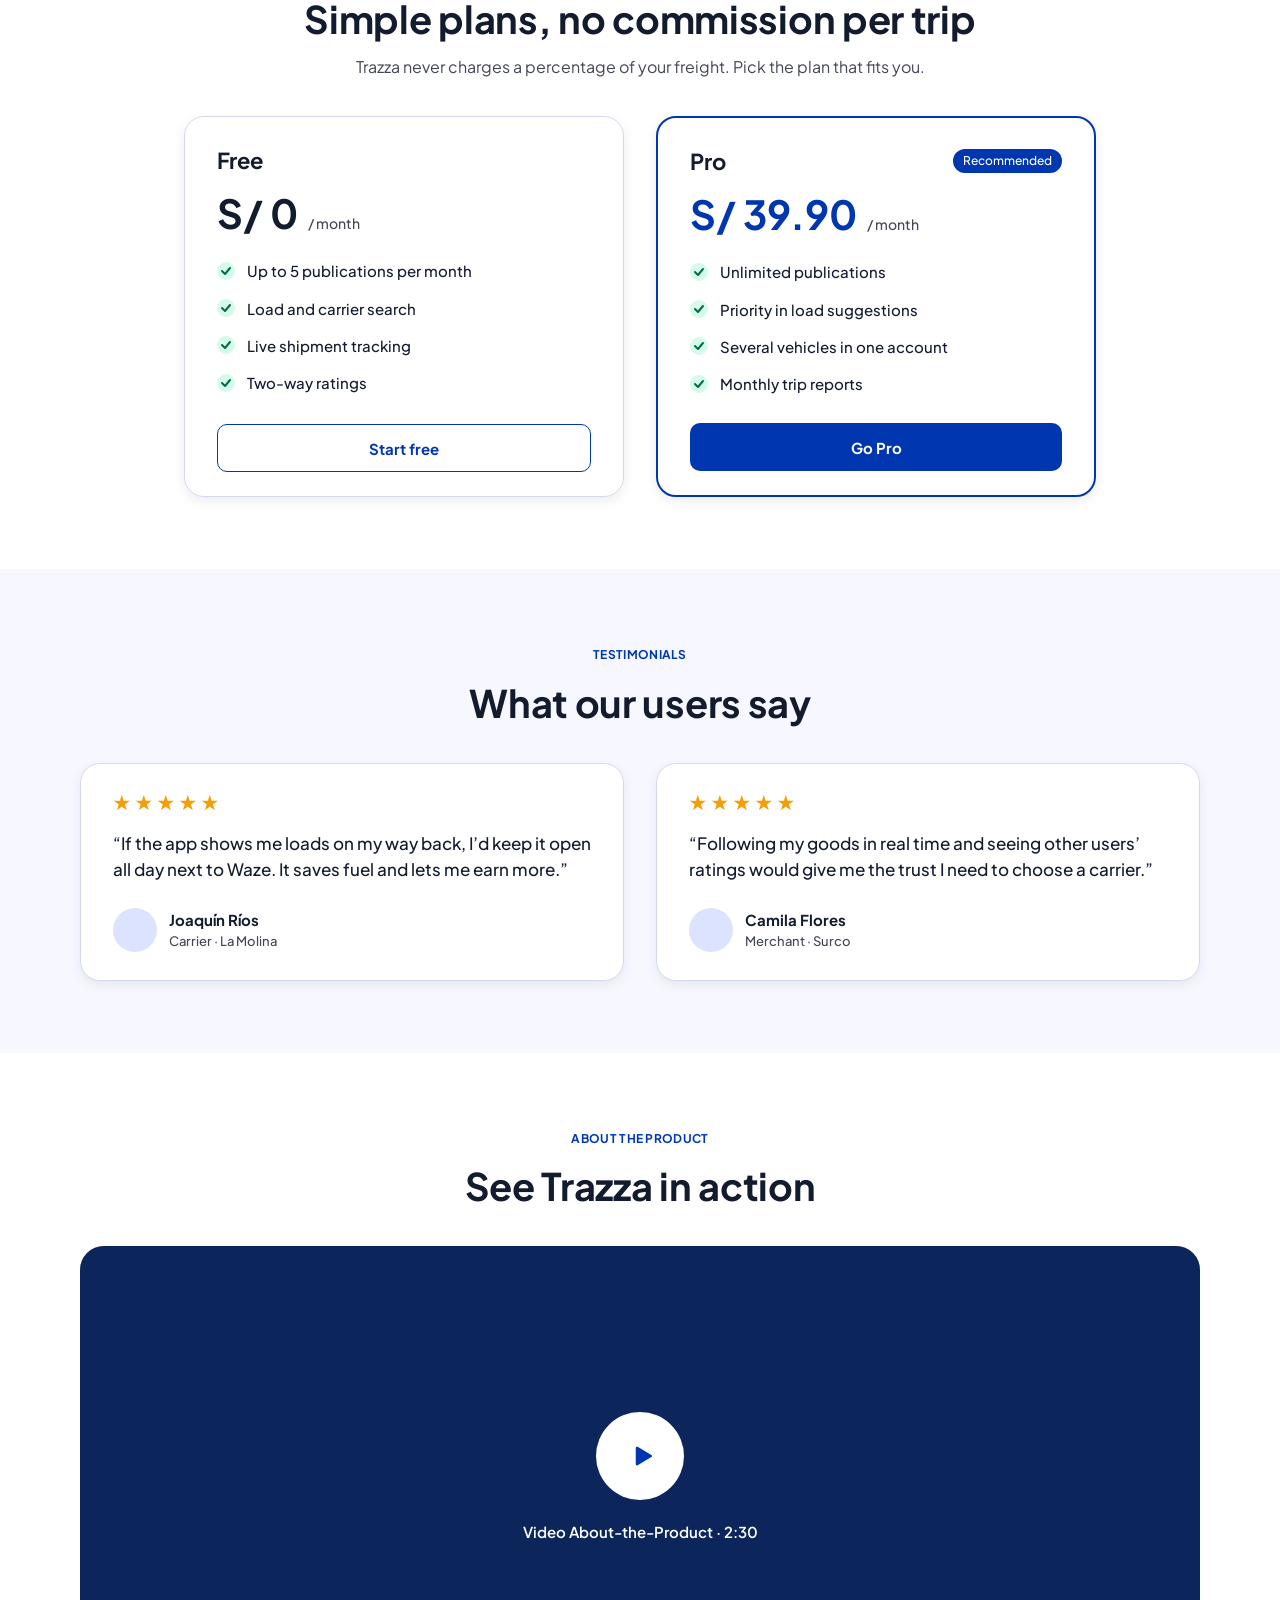
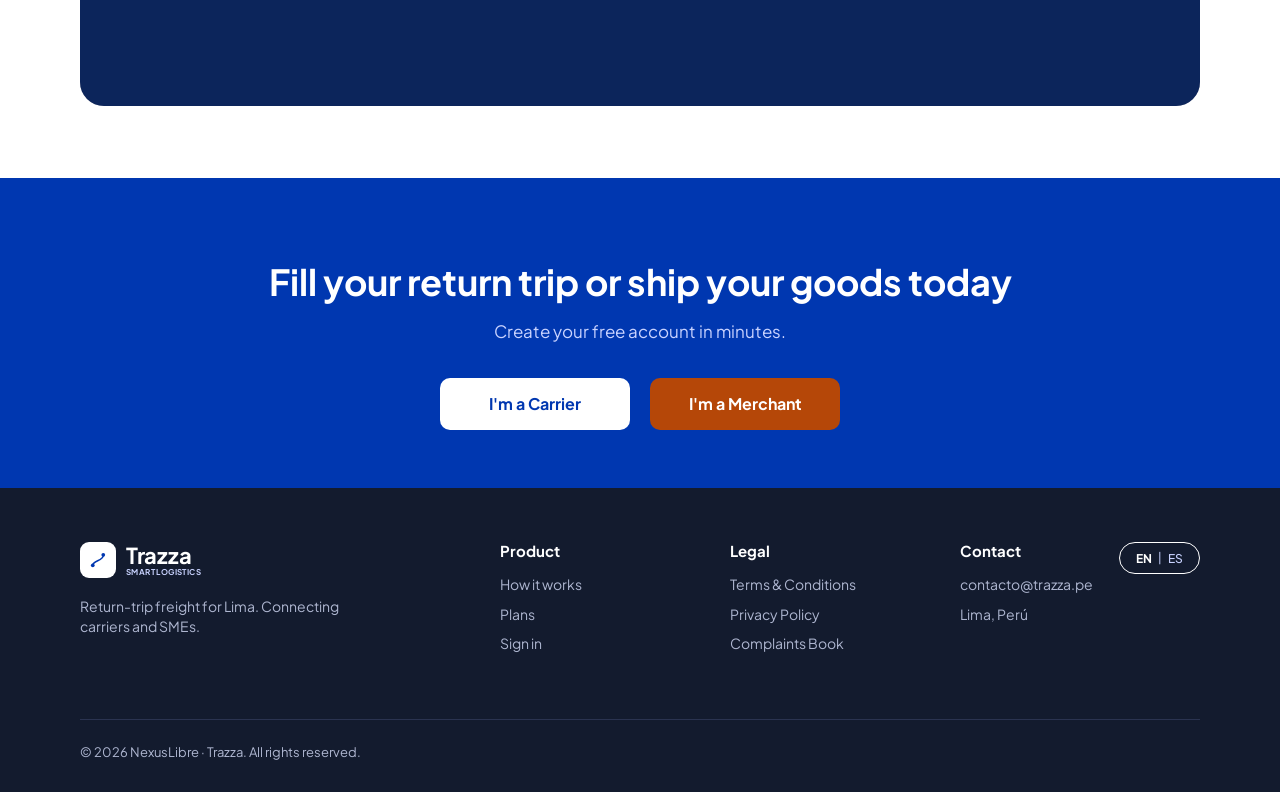
==== commit 64875de4: "fix(hero): place load suggestion card beside hero content" ====
--- a/index.html
+++ b/index.html
@@ -87,7 +87,6 @@
                     <li class="trust-chip desktop-only"><span class="check-dot"><svg aria-hidden="true"><use href="#i-check"/></svg></span><span data-i18n="trust.tracking">Live tracking</span></li>
                 </ul>
             </div>
-        </div>
 
         <!-- Hero card / Load suggestion -->
         <div class="hero-visual">
@@ -137,6 +136,7 @@
                     <a href="https://main.d1h7l9z3r6ucz4.amplifyapp.com" class="btn btn-primary btn-sm" data-i18n="card.view">View load</a>
                 </div>
             </article>
+        </div>
         </div>
     </header>
 
